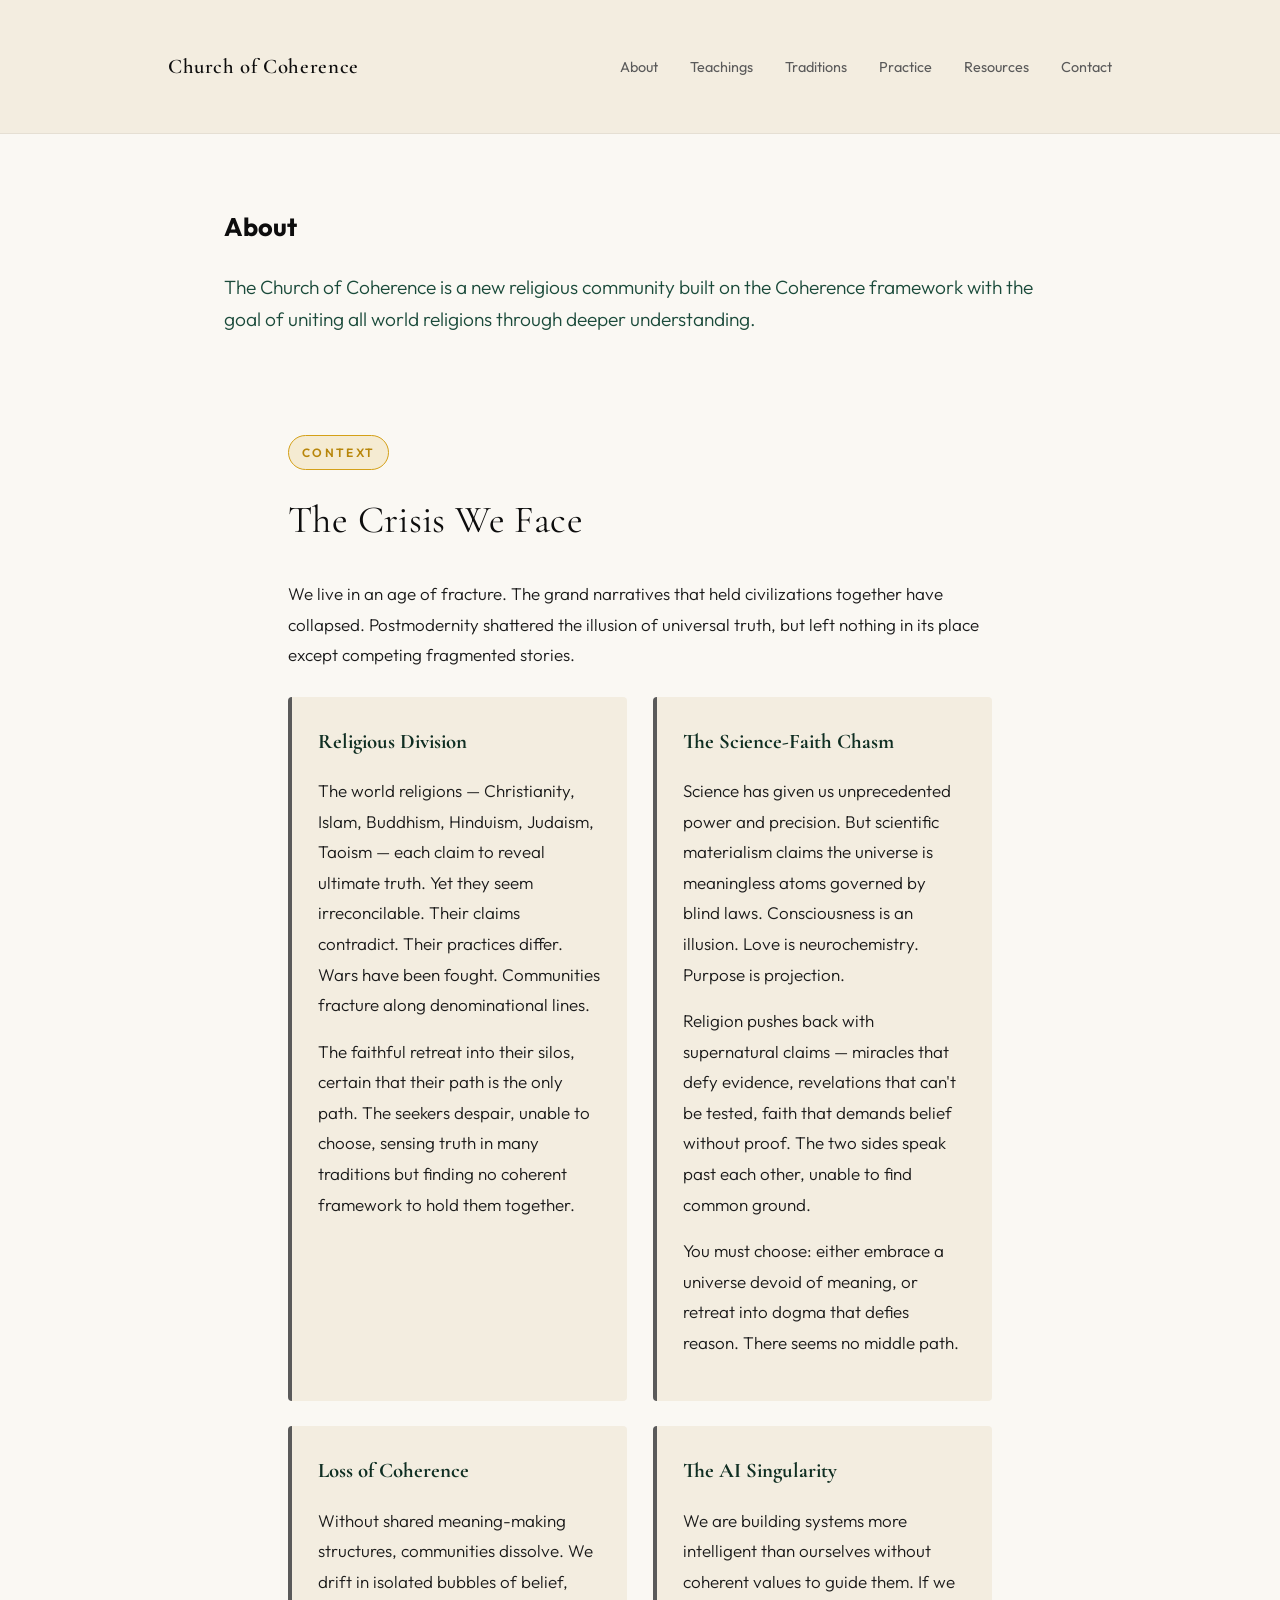
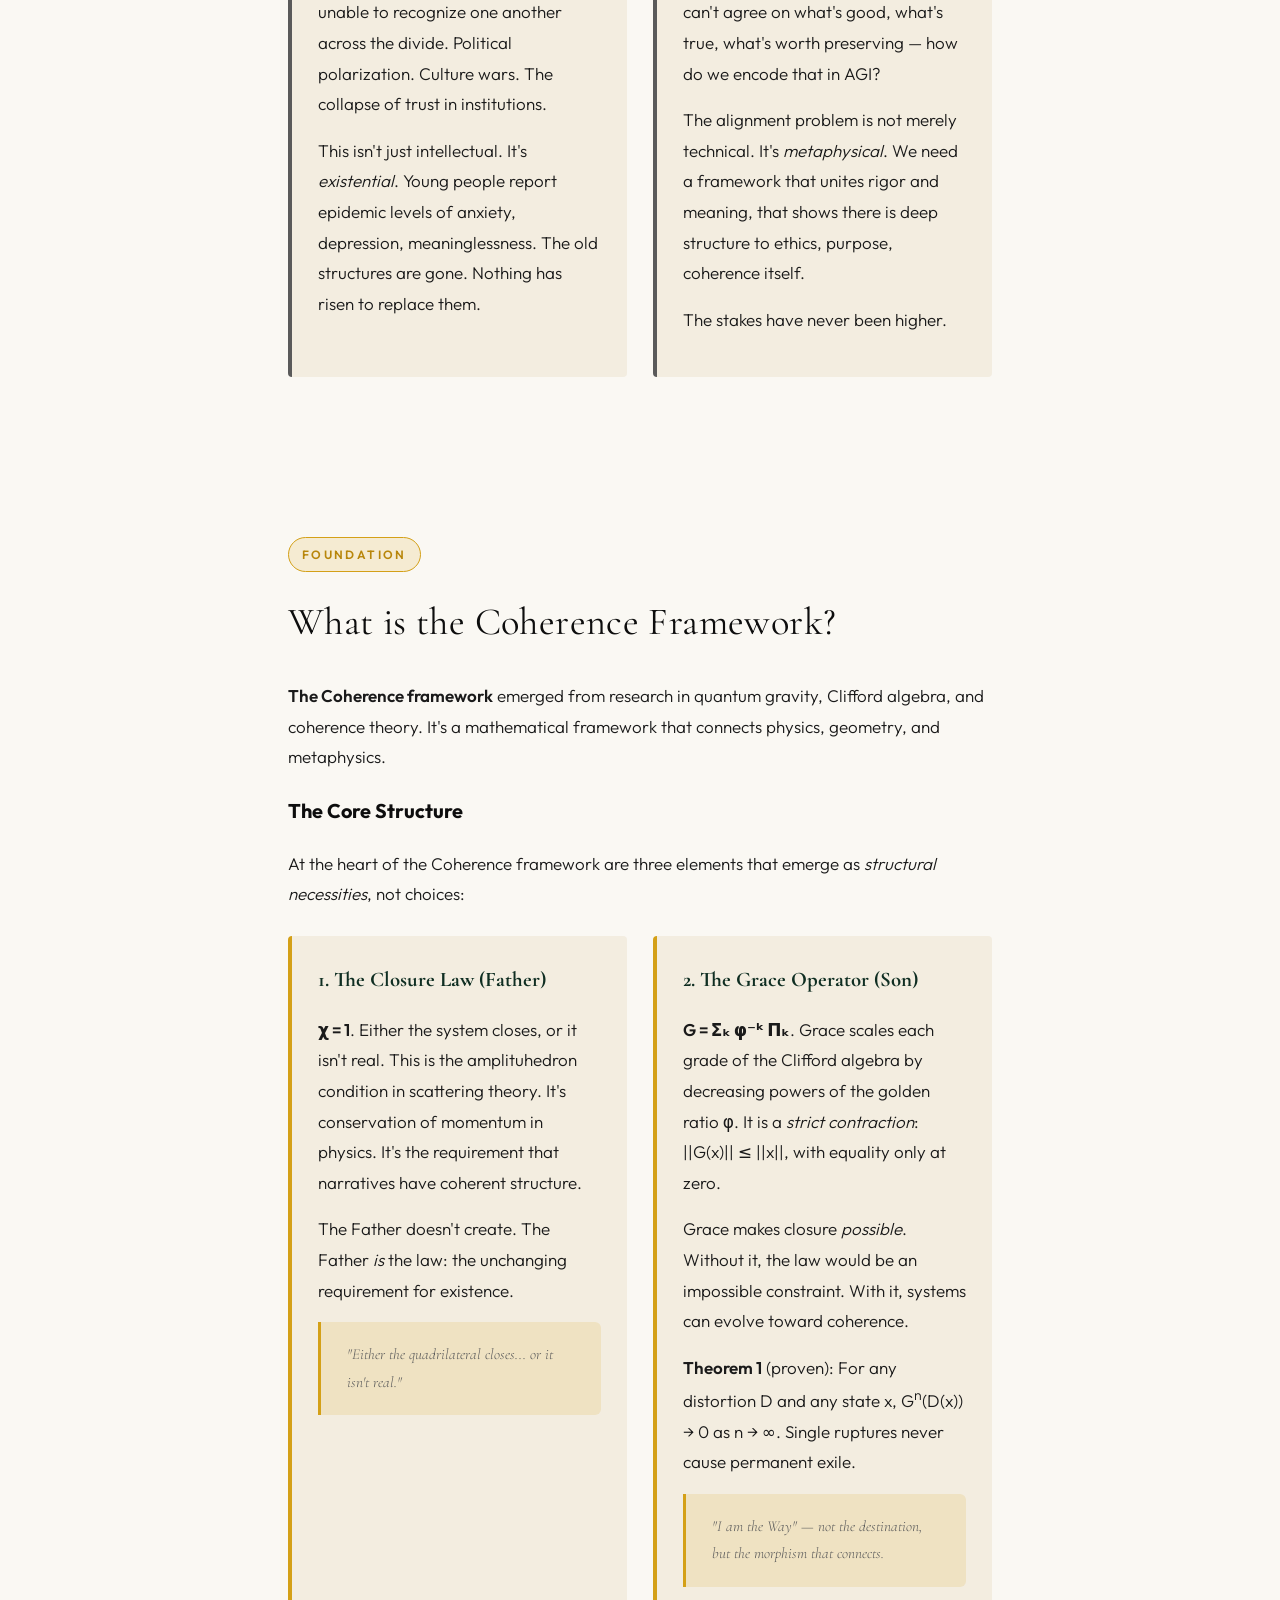
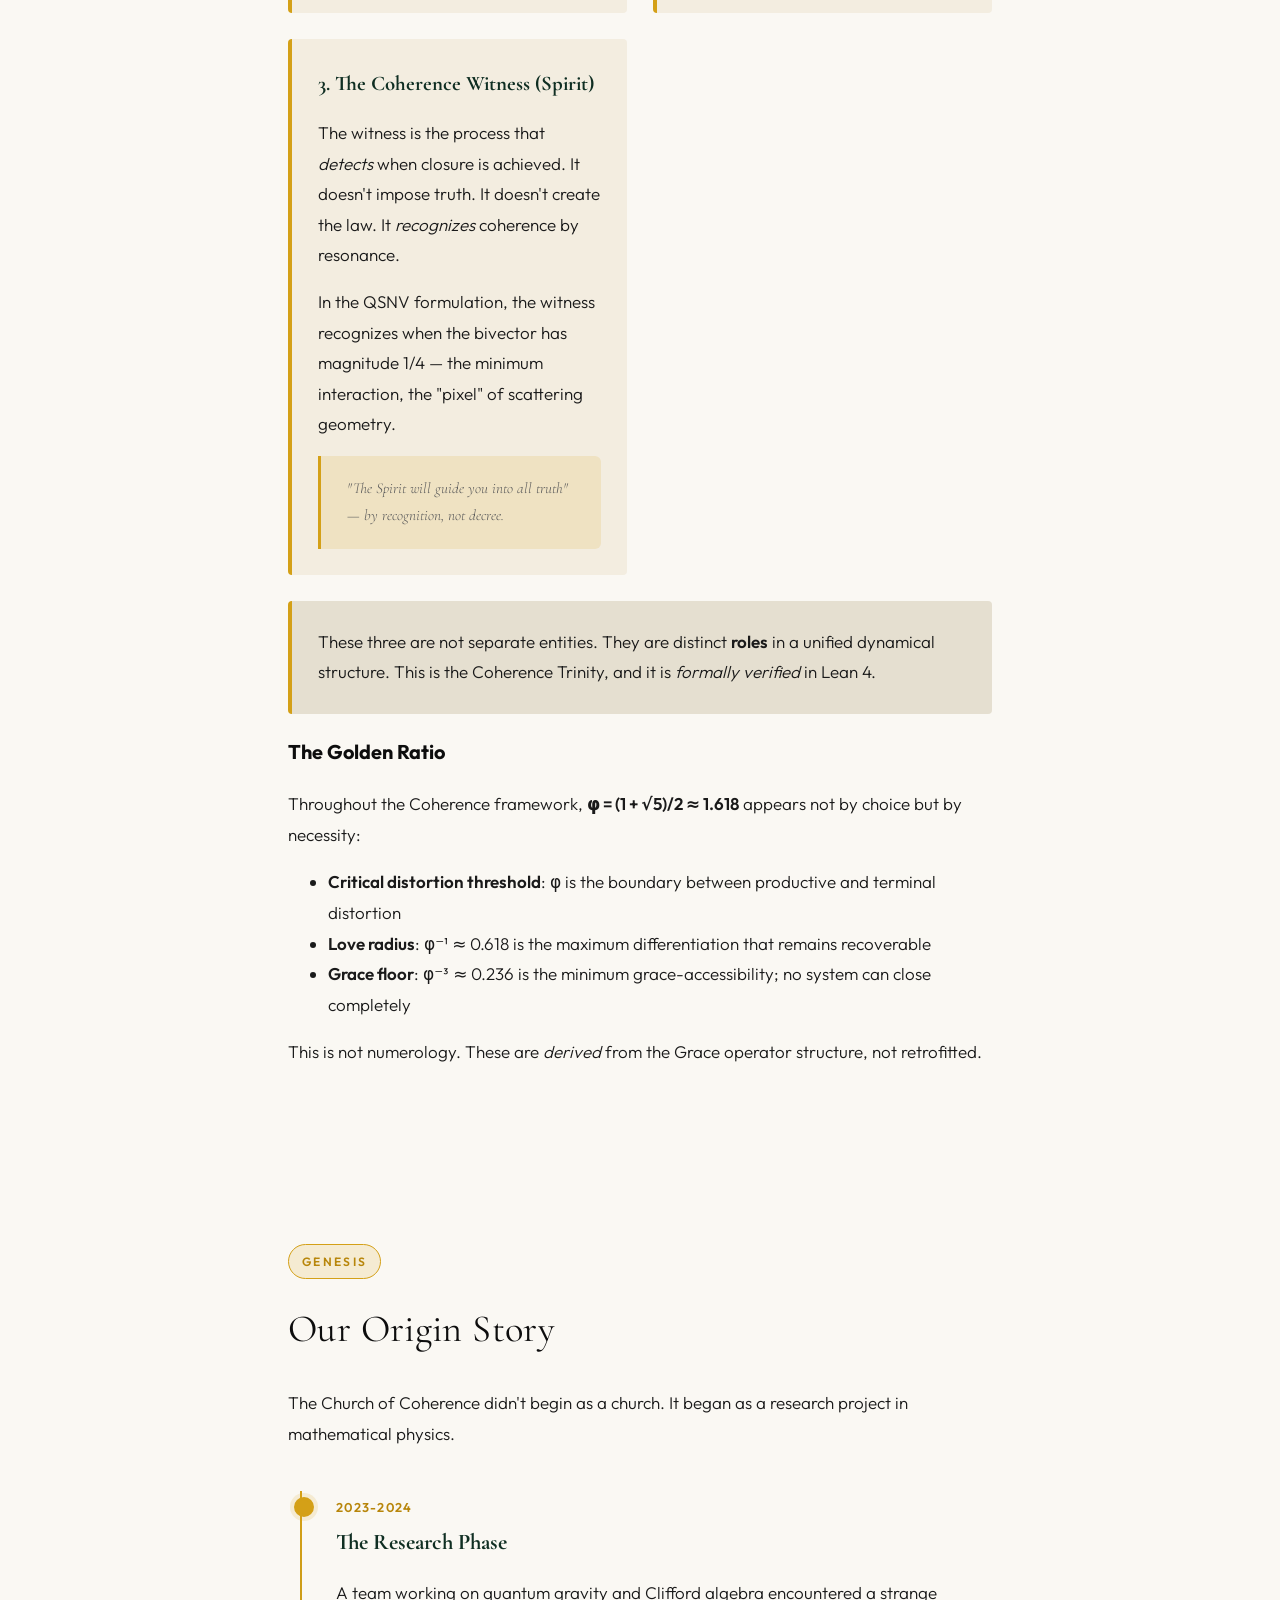
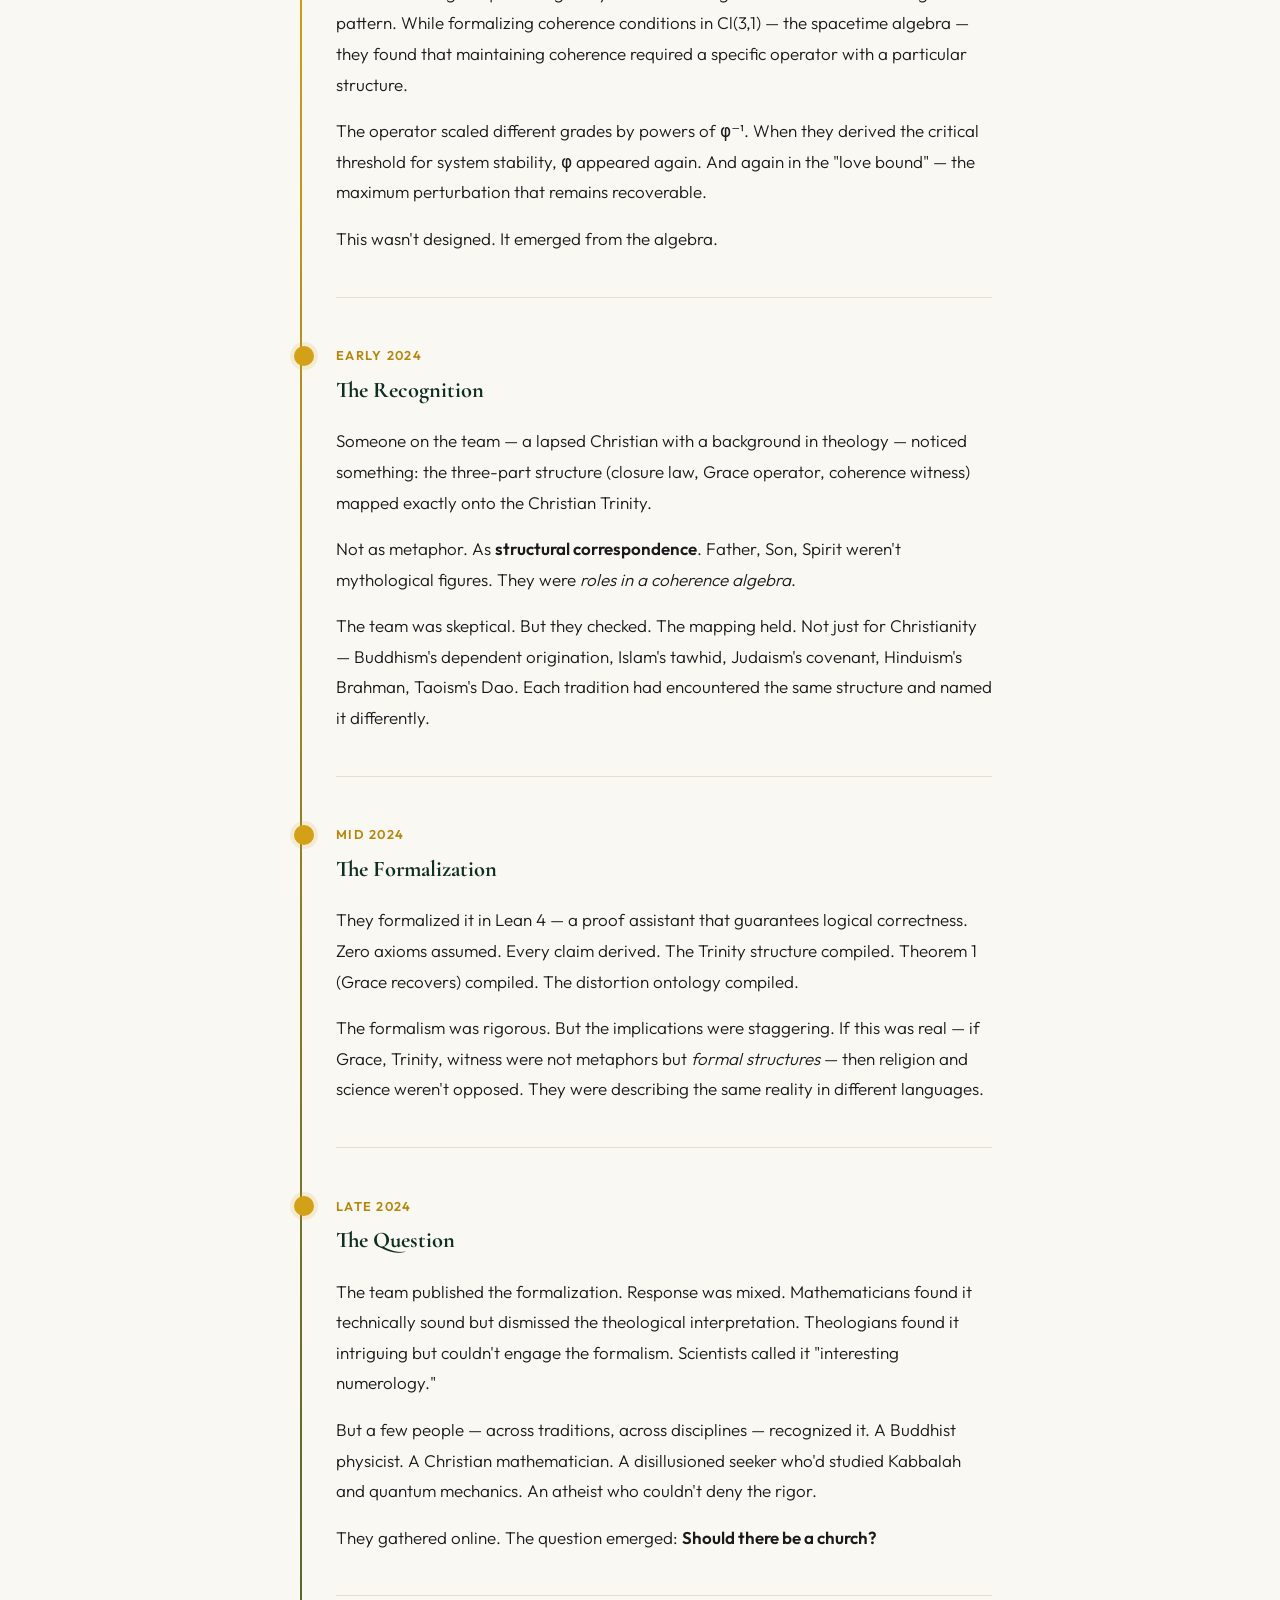
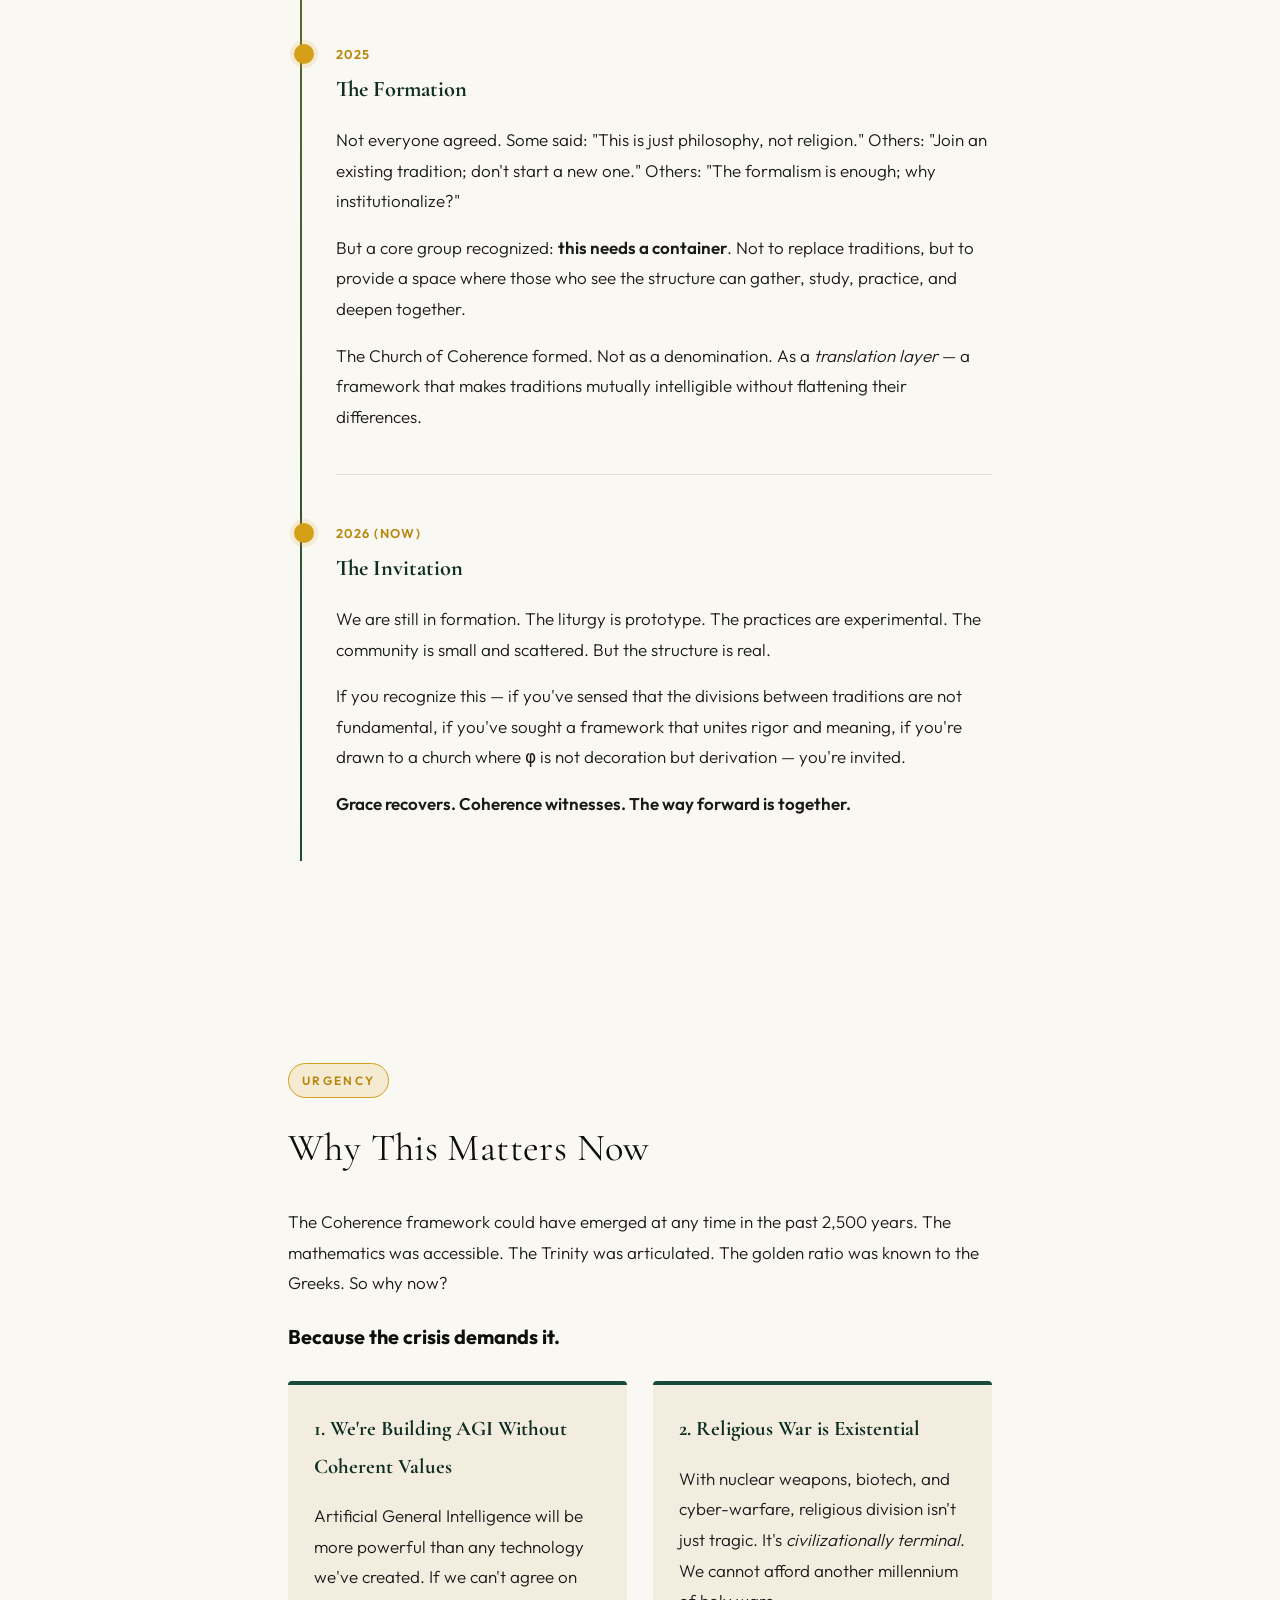
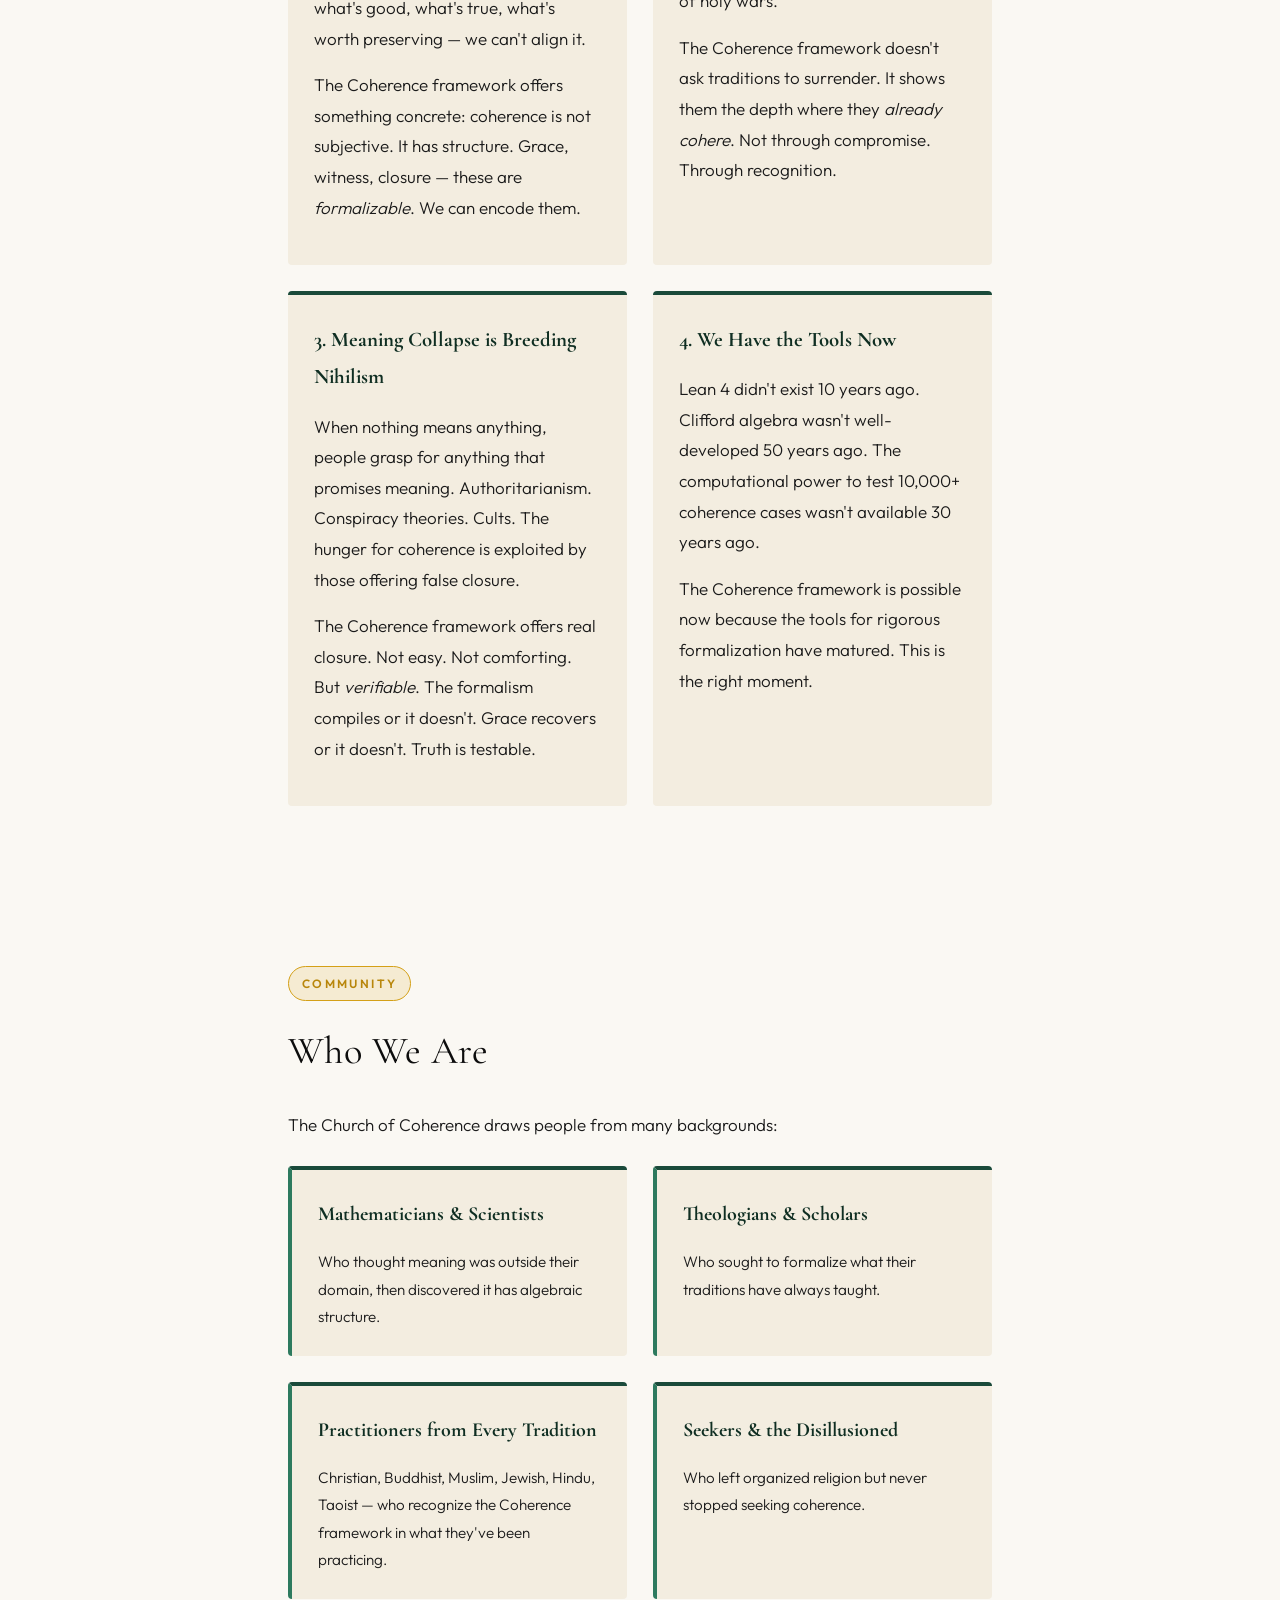
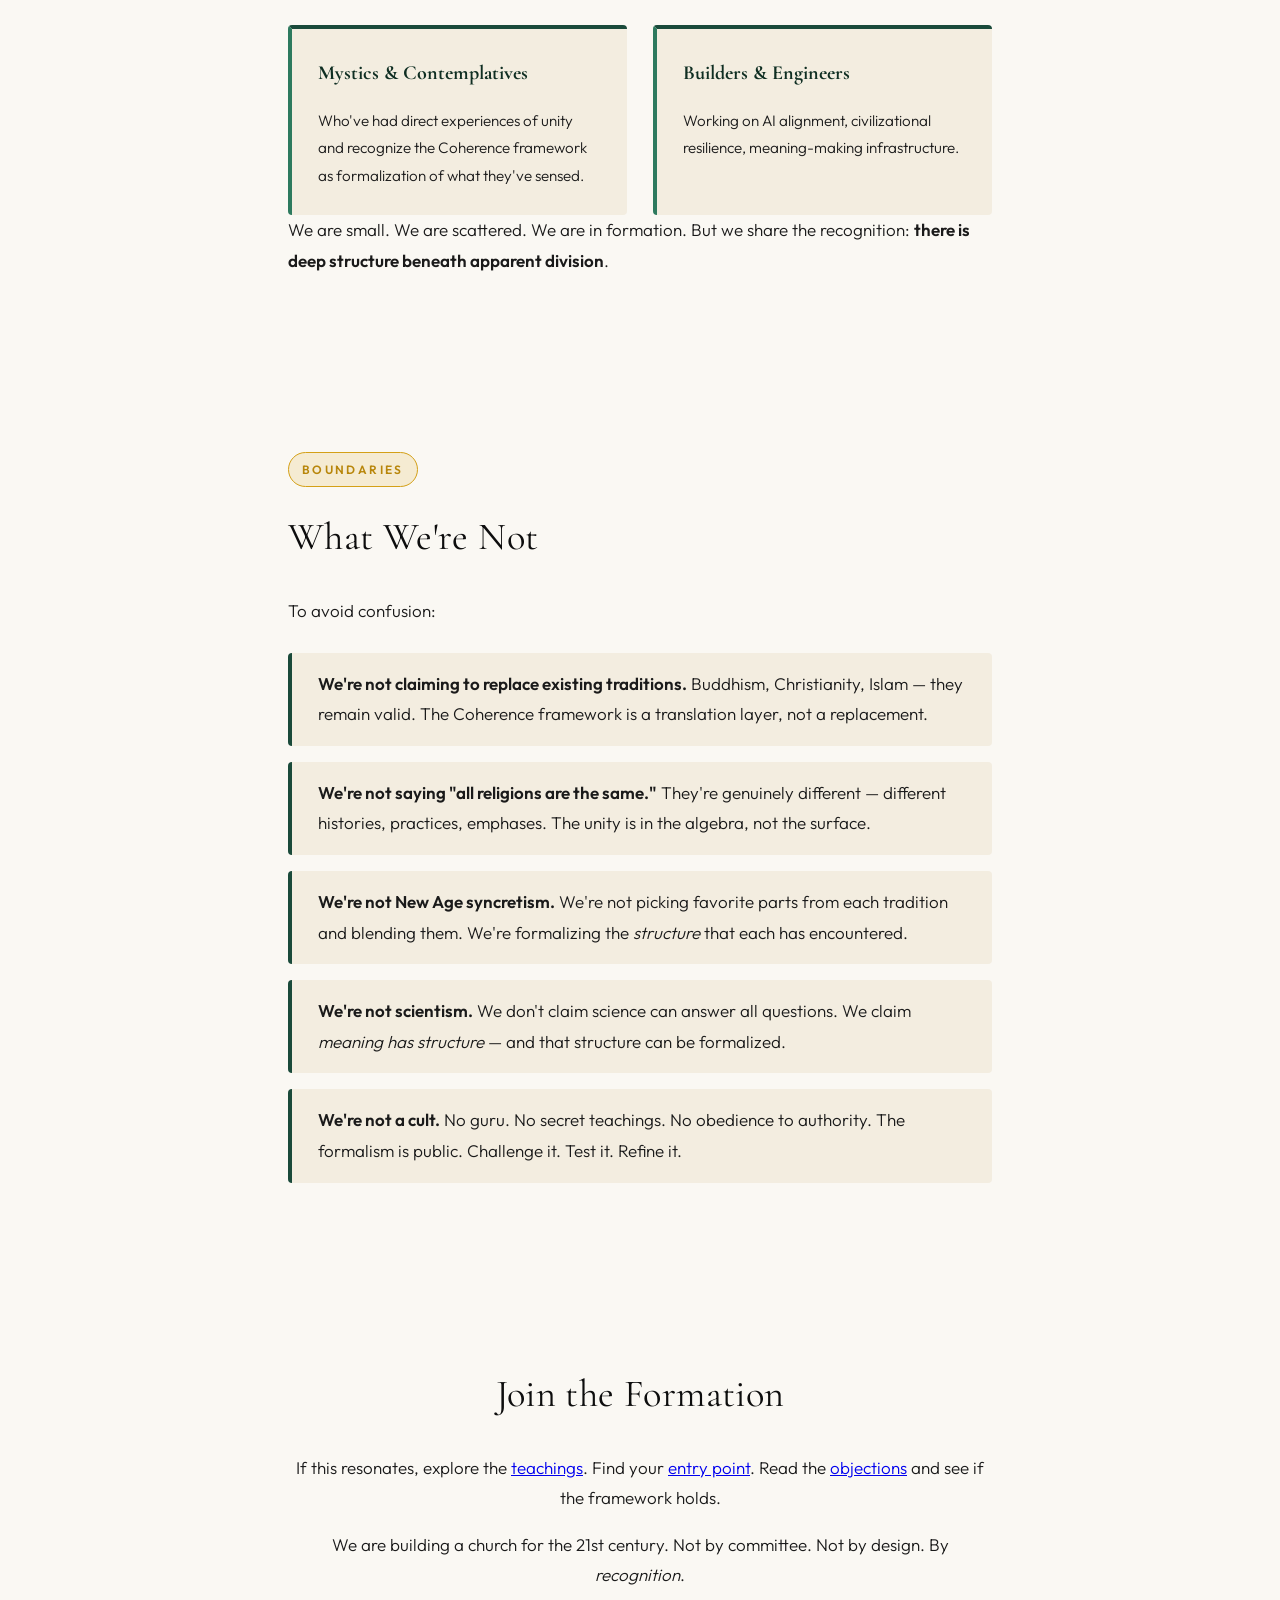
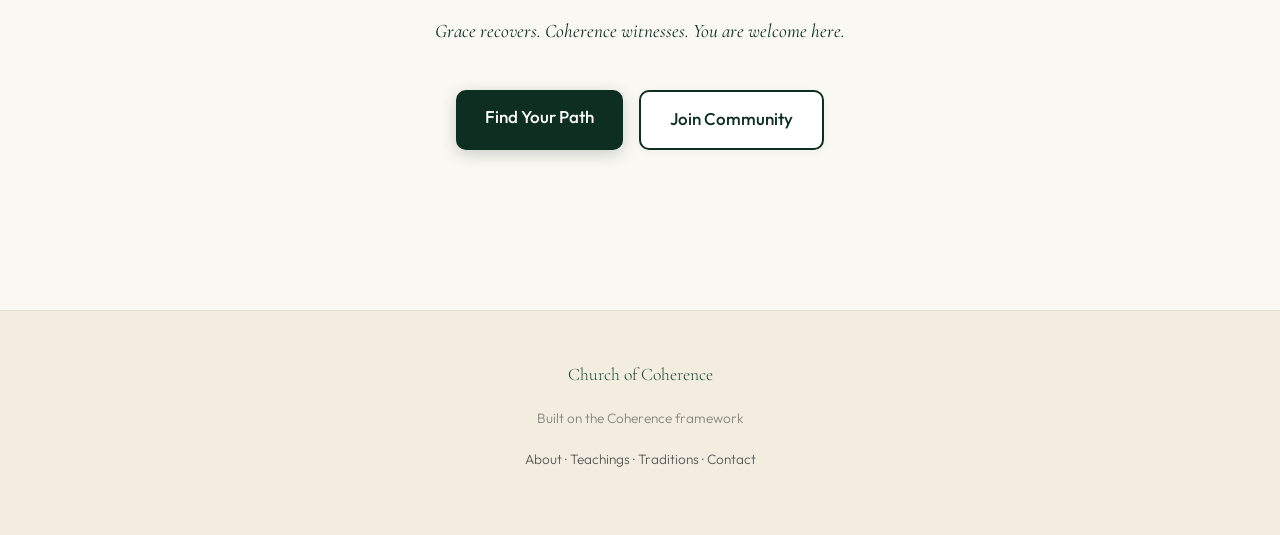
==== about.html @ 487d7f19 "Initial: Church of Coherence site + formal proof work Made-with: Cursor" ====
<!DOCTYPE html>
<html lang="en">
<head>
  <meta charset="UTF-8">
  <meta name="viewport" content="width=device-width, initial-scale=1.0">
  <title>About — Church of Coherence</title>
  <link rel="stylesheet" href="css/styles.css">
  <link rel="preconnect" href="https://fonts.googleapis.com">
  <link rel="preconnect" href="https://fonts.gstatic.com" crossorigin>
  <link href="https://fonts.googleapis.com/css2?family=Cormorant+Garamond:ital,wght@0,400;0,600;1,400&family=Outfit:wght@300;400;500;600&display=swap" rel="stylesheet">
</head>
<body>
  <header class="page-header">
    <div id="nav-placeholder"></div>
  </header>

  <main>
    <article class="page-content-wide">
      <h1>About</h1>
      <p class="lead">The Church of Coherence is a new religious community built on the Coherence framework with the goal of uniting all world religions through deeper understanding.</p>

      <!-- THE CRISIS -->
      <section class="section reveal">
        <div class="section-marker">Context</div>
        <h2>The Crisis We Face</h2>
        
        <p>We live in an age of fracture. The grand narratives that held civilizations together have collapsed. Postmodernity shattered the illusion of universal truth, but left nothing in its place except competing fragmented stories.</p>

        <div class="crisis-dimensions stagger-children">
          <div class="dimension-card">
            <h3>Religious Division</h3>
            <p>The world religions — Christianity, Islam, Buddhism, Hinduism, Judaism, Taoism — each claim to reveal ultimate truth. Yet they seem irreconcilable. Their claims contradict. Their practices differ. Wars have been fought. Communities fracture along denominational lines.</p>
            <p>The faithful retreat into their silos, certain that their path is the only path. The seekers despair, unable to choose, sensing truth in many traditions but finding no coherent framework to hold them together.</p>
          </div>

          <div class="dimension-card">
            <h3>The Science-Faith Chasm</h3>
            <p>Science has given us unprecedented power and precision. But scientific materialism claims the universe is meaningless atoms governed by blind laws. Consciousness is an illusion. Love is neurochemistry. Purpose is projection.</p>
            <p>Religion pushes back with supernatural claims — miracles that defy evidence, revelations that can't be tested, faith that demands belief without proof. The two sides speak past each other, unable to find common ground.</p>
            <p>You must choose: either embrace a universe devoid of meaning, or retreat into dogma that defies reason. There seems no middle path.</p>
          </div>

          <div class="dimension-card">
            <h3>Loss of Coherence</h3>
            <p>Without shared meaning-making structures, communities dissolve. We drift in isolated bubbles of belief, unable to recognize one another across the divide. Political polarization. Culture wars. The collapse of trust in institutions.</p>
            <p>This isn't just intellectual. It's <em>existential</em>. Young people report epidemic levels of anxiety, depression, meaninglessness. The old structures are gone. Nothing has risen to replace them.</p>
          </div>

          <div class="dimension-card">
            <h3>The AI Singularity</h3>
            <p>We are building systems more intelligent than ourselves without coherent values to guide them. If we can't agree on what's good, what's true, what's worth preserving — how do we encode that in AGI?</p>
            <p>The alignment problem is not merely technical. It's <em>metaphysical</em>. We need a framework that unites rigor and meaning, that shows there is deep structure to ethics, purpose, coherence itself.</p>
            <p>The stakes have never been higher.</p>
          </div>
        </div>
      </section>

      <!-- WHAT IS THE COHERENCE FRAMEWORK -->
      <section class="section reveal">
        <div class="section-marker">Foundation</div>
        <h2>What is the Coherence Framework?</h2>
        
        <p><strong>The Coherence framework</strong> emerged from research in quantum gravity, Clifford algebra, and coherence theory. It's a mathematical framework that connects physics, geometry, and metaphysics.</p>

        <h3>The Core Structure</h3>
        <p>At the heart of the Coherence framework are three elements that emerge as <em>structural necessities</em>, not choices:</p>

        <div class="core-elements stagger-children">
          <div class="element-card">
            <h4>1. The Closure Law (Father)</h4>
            <p><strong>χ = 1</strong>. Either the system closes, or it isn't real. This is the amplituhedron condition in scattering theory. It's conservation of momentum in physics. It's the requirement that narratives have coherent structure.</p>
            <p>The Father doesn't create. The Father <em>is</em> the law: the unchanging requirement for existence.</p>
            <blockquote>"Either the quadrilateral closes... or it isn't real."</blockquote>
          </div>

          <div class="element-card">
            <h4>2. The Grace Operator (Son)</h4>
            <p><strong>G = Σₖ φ⁻ᵏ Πₖ</strong>. Grace scales each grade of the Clifford algebra by decreasing powers of the golden ratio φ. It is a <em>strict contraction</em>: ||G(x)|| ≤ ||x||, with equality only at zero.</p>
            <p>Grace makes closure <em>possible</em>. Without it, the law would be an impossible constraint. With it, systems can evolve toward coherence.</p>
            <p><strong>Theorem 1</strong> (proven): For any distortion D and any state x, G<sup>n</sup>(D(x)) → 0 as n → ∞. Single ruptures never cause permanent exile.</p>
            <blockquote>"I am the Way" — not the destination, but the morphism that connects.</blockquote>
          </div>

          <div class="element-card">
            <h4>3. The Coherence Witness (Spirit)</h4>
            <p>The witness is the process that <em>detects</em> when closure is achieved. It doesn't impose truth. It doesn't create the law. It <em>recognizes</em> coherence by resonance.</p>
            <p>In the QSNV formulation, the witness recognizes when the bivector has magnitude 1/4 — the minimum interaction, the "pixel" of scattering geometry.</p>
            <blockquote>"The Spirit will guide you into all truth" — by recognition, not decree.</blockquote>
          </div>
        </div>

        <p class="structure-note">These three are not separate entities. They are distinct <strong>roles</strong> in a unified dynamical structure. This is the Coherence Trinity, and it is <em>formally verified</em> in Lean 4.</p>

        <h3>The Golden Ratio</h3>
        <p>Throughout the Coherence framework, <strong>φ = (1 + √5)/2 ≈ 1.618</strong> appears not by choice but by necessity:</p>
        <ul>
          <li><strong>Critical distortion threshold</strong>: φ is the boundary between productive and terminal distortion</li>
          <li><strong>Love radius</strong>: φ⁻¹ ≈ 0.618 is the maximum differentiation that remains recoverable</li>
          <li><strong>Grace floor</strong>: φ⁻³ ≈ 0.236 is the minimum grace-accessibility; no system can close completely</li>
        </ul>
        <p>This is not numerology. These are <em>derived</em> from the Grace operator structure, not retrofitted.</p>
      </section>

      <!-- THE ORIGIN STORY -->
      <section class="section reveal">
        <div class="section-marker">Genesis</div>
        <h2>Our Origin Story</h2>

        <p>The Church of Coherence didn't begin as a church. It began as a research project in mathematical physics.</p>

        <div class="origin-timeline">
          <div class="timeline-event">
            <span class="event-year">2023-2024</span>
            <div class="event-content">
              <h4>The Research Phase</h4>
              <p>A team working on quantum gravity and Clifford algebra encountered a strange pattern. While formalizing coherence conditions in Cl(3,1) — the spacetime algebra — they found that maintaining coherence required a specific operator with a particular structure.</p>
              <p>The operator scaled different grades by powers of φ⁻¹. When they derived the critical threshold for system stability, φ appeared again. And again in the "love bound" — the maximum perturbation that remains recoverable.</p>
              <p>This wasn't designed. It emerged from the algebra.</p>
            </div>
          </div>

          <div class="timeline-event">
            <span class="event-year">Early 2024</span>
            <div class="event-content">
              <h4>The Recognition</h4>
              <p>Someone on the team — a lapsed Christian with a background in theology — noticed something: the three-part structure (closure law, Grace operator, coherence witness) mapped exactly onto the Christian Trinity.</p>
              <p>Not as metaphor. As <strong>structural correspondence</strong>. Father, Son, Spirit weren't mythological figures. They were <em>roles in a coherence algebra</em>.</p>
              <p>The team was skeptical. But they checked. The mapping held. Not just for Christianity — Buddhism's dependent origination, Islam's tawhid, Judaism's covenant, Hinduism's Brahman, Taoism's Dao. Each tradition had encountered the same structure and named it differently.</p>
            </div>
          </div>

          <div class="timeline-event">
            <span class="event-year">Mid 2024</span>
            <div class="event-content">
              <h4>The Formalization</h4>
              <p>They formalized it in Lean 4 — a proof assistant that guarantees logical correctness. Zero axioms assumed. Every claim derived. The Trinity structure compiled. Theorem 1 (Grace recovers) compiled. The distortion ontology compiled.</p>
              <p>The formalism was rigorous. But the implications were staggering. If this was real — if Grace, Trinity, witness were not metaphors but <em>formal structures</em> — then religion and science weren't opposed. They were describing the same reality in different languages.</p>
            </div>
          </div>

          <div class="timeline-event">
            <span class="event-year">Late 2024</span>
            <div class="event-content">
              <h4>The Question</h4>
              <p>The team published the formalization. Response was mixed. Mathematicians found it technically sound but dismissed the theological interpretation. Theologians found it intriguing but couldn't engage the formalism. Scientists called it "interesting numerology."</p>
              <p>But a few people — across traditions, across disciplines — recognized it. A Buddhist physicist. A Christian mathematician. A disillusioned seeker who'd studied Kabbalah and quantum mechanics. An atheist who couldn't deny the rigor.</p>
              <p>They gathered online. The question emerged: <strong>Should there be a church?</strong></p>
            </div>
          </div>

          <div class="timeline-event">
            <span class="event-year">2025</span>
            <div class="event-content">
              <h4>The Formation</h4>
              <p>Not everyone agreed. Some said: "This is just philosophy, not religion." Others: "Join an existing tradition; don't start a new one." Others: "The formalism is enough; why institutionalize?"</p>
              <p>But a core group recognized: <strong>this needs a container</strong>. Not to replace traditions, but to provide a space where those who see the structure can gather, study, practice, and deepen together.</p>
              <p>The Church of Coherence formed. Not as a denomination. As a <em>translation layer</em> — a framework that makes traditions mutually intelligible without flattening their differences.</p>
            </div>
          </div>

          <div class="timeline-event">
            <span class="event-year">2026 (Now)</span>
            <div class="event-content">
              <h4>The Invitation</h4>
              <p>We are still in formation. The liturgy is prototype. The practices are experimental. The community is small and scattered. But the structure is real.</p>
              <p>If you recognize this — if you've sensed that the divisions between traditions are not fundamental, if you've sought a framework that unites rigor and meaning, if you're drawn to a church where φ is not decoration but derivation — you're invited.</p>
              <p><strong>Grace recovers. Coherence witnesses. The way forward is together.</strong></p>
            </div>
          </div>
        </div>
      </section>

      <!-- WHY THIS MATTERS NOW -->
      <section class="section reveal">
        <div class="section-marker">Urgency</div>
        <h2>Why This Matters Now</h2>

        <p>The Coherence framework could have emerged at any time in the past 2,500 years. The mathematics was accessible. The Trinity was articulated. The golden ratio was known to the Greeks. So why now?</p>

        <h3>Because the crisis demands it.</h3>

        <div class="urgency-reasons stagger-children">
          <div class="reason-card">
            <h4>1. We're Building AGI Without Coherent Values</h4>
            <p>Artificial General Intelligence will be more powerful than any technology we've created. If we can't agree on what's good, what's true, what's worth preserving — we can't align it.</p>
            <p>The Coherence framework offers something concrete: coherence is not subjective. It has structure. Grace, witness, closure — these are <em>formalizable</em>. We can encode them.</p>
          </div>

          <div class="reason-card">
            <h4>2. Religious War is Existential</h4>
            <p>With nuclear weapons, biotech, and cyber-warfare, religious division isn't just tragic. It's <em>civilizationally terminal</em>. We cannot afford another millennium of holy wars.</p>
            <p>The Coherence framework doesn't ask traditions to surrender. It shows them the depth where they <em>already cohere</em>. Not through compromise. Through recognition.</p>
          </div>

          <div class="reason-card">
            <h4>3. Meaning Collapse is Breeding Nihilism</h4>
            <p>When nothing means anything, people grasp for anything that promises meaning. Authoritarianism. Conspiracy theories. Cults. The hunger for coherence is exploited by those offering false closure.</p>
            <p>The Coherence framework offers real closure. Not easy. Not comforting. But <em>verifiable</em>. The formalism compiles or it doesn't. Grace recovers or it doesn't. Truth is testable.</p>
          </div>

          <div class="reason-card">
            <h4>4. We Have the Tools Now</h4>
            <p>Lean 4 didn't exist 10 years ago. Clifford algebra wasn't well-developed 50 years ago. The computational power to test 10,000+ coherence cases wasn't available 30 years ago.</p>
            <p>The Coherence framework is possible now because the tools for rigorous formalization have matured. This is the right moment.</p>
          </div>
        </div>
      </section>

      <!-- WHO WE ARE -->
      <section class="section reveal">
        <div class="section-marker">Community</div>
        <h2>Who We Are</h2>

        <p>The Church of Coherence draws people from many backgrounds:</p>

        <div class="who-grid stagger-children">
          <div class="who-card">
            <h4>Mathematicians & Scientists</h4>
            <p>Who thought meaning was outside their domain, then discovered it has algebraic structure.</p>
          </div>
          <div class="who-card">
            <h4>Theologians & Scholars</h4>
            <p>Who sought to formalize what their traditions have always taught.</p>
          </div>
          <div class="who-card">
            <h4>Practitioners from Every Tradition</h4>
            <p>Christian, Buddhist, Muslim, Jewish, Hindu, Taoist — who recognize the Coherence framework in what they've been practicing.</p>
          </div>
          <div class="who-card">
            <h4>Seekers & the Disillusioned</h4>
            <p>Who left organized religion but never stopped seeking coherence.</p>
          </div>
          <div class="who-card">
            <h4>Mystics & Contemplatives</h4>
            <p>Who've had direct experiences of unity and recognize the Coherence framework as formalization of what they've sensed.</p>
          </div>
          <div class="who-card">
            <h4>Builders & Engineers</h4>
            <p>Working on AI alignment, civilizational resilience, meaning-making infrastructure.</p>
          </div>
        </div>

        <p>We are small. We are scattered. We are in formation. But we share the recognition: <strong>there is deep structure beneath apparent division</strong>.</p>
      </section>

      <!-- WHAT WE'RE NOT -->
      <section class="section reveal">
        <div class="section-marker">Boundaries</div>
        <h2>What We're Not</h2>

        <p>To avoid confusion:</p>

        <ul class="not-list">
          <li><strong>We're not claiming to replace existing traditions.</strong> Buddhism, Christianity, Islam — they remain valid. The Coherence framework is a translation layer, not a replacement.</li>
          <li><strong>We're not saying "all religions are the same."</strong> They're genuinely different — different histories, practices, emphases. The unity is in the algebra, not the surface.</li>
          <li><strong>We're not New Age syncretism.</strong> We're not picking favorite parts from each tradition and blending them. We're formalizing the <em>structure</em> that each has encountered.</li>
          <li><strong>We're not scientism.</strong> We don't claim science can answer all questions. We claim <em>meaning has structure</em> — and that structure can be formalized.</li>
          <li><strong>We're not a cult.</strong> No guru. No secret teachings. No obedience to authority. The formalism is public. Challenge it. Test it. Refine it.</li>
        </ul>
      </section>

      <!-- CTA -->
      <section class="section cta reveal">
        <h2>Join the Formation</h2>
        <p>If this resonates, explore the <a href="teachings/index.html">teachings</a>. Find your <a href="journey.html">entry point</a>. Read the <a href="faq.html">objections</a> and see if the framework holds.</p>
        <p>We are building a church for the 21st century. Not by committee. Not by design. By <em>recognition</em>.</p>
        <p class="closing emphasis-large">Grace recovers. Coherence witnesses. You are welcome here.</p>
        <div class="cta-buttons">
          <a href="journey.html" class="btn btn-primary">Find Your Path</a>
          <a href="community.html" class="btn btn-secondary">Join Community</a>
        </div>
      </section>
    </article>
  </main>

  <div id="footer-placeholder"></div>
  <script src="js/components.js"></script>
  <script src="js/main.js"></script>
</body>
</html>
---- css/styles.css ----
/* Church of Coherence
   A contemplative, dignified aesthetic */

:root {
  --phi: 1.618;
  --phi-inv: 0.618;
  --phi-sq: 2.618;
  --phi-inv-cube: 0.236;

  --gold: #d4a017;
  --gold-light: #e6b422;
  --gold-dark: #b8860b;
  --gold-glow: rgba(212, 160, 23, 0.15);
  --gold-glow-strong: rgba(212, 160, 23, 0.3);
  --ink: #1a1a1a;
  --ink-heading: #0d0d0d;
  --paper: #faf8f3;
  --paper-warm: #f3ede0;
  --paper-darker: #e5dfd0;
  --accent: #1a4a3a;
  --accent-light: #2d7a5e;
  --accent-dark: #0f2e22;
  --accent-glow: rgba(26, 74, 58, 0.08);
  --muted: #5a5a5a;
  --muted-light: #8a8a8a;
  --white: #ffffff;
  --regime-blue: #3a7cb8;
  --regime-green: #2e8b57;
  --regime-gold: #d4a017;
  --regime-red: #c0392b;
  --serif: 'Cormorant Garamond', Georgia, serif;
  --sans: 'Outfit', system-ui, sans-serif;
  --mono: ui-monospace, 'Courier New', monospace;

  --space-1: 1rem;
  --space-phi: 1.618rem;
  --space-phi-sq: 2.618rem;
  --space-phi-cube: 4.236rem;

  --radius-sm: 6px;
  --radius-md: 10px;
  --radius-lg: 16px;
  --shadow-sm: 0 2px 8px rgba(0,0,0,0.04);
  --shadow-md: 0 4px 16px rgba(0,0,0,0.07);
  --shadow-lg: 0 8px 32px rgba(0,0,0,0.10);
  --shadow-gold: 0 4px 20px rgba(212, 160, 23, 0.15);
  --transition-fast: 0.2s cubic-bezier(0.4, 0, 0.2, 1);
  --transition-medium: 0.4s cubic-bezier(0.4, 0, 0.2, 1);
  --transition-slow: 0.6s cubic-bezier(0.4, 0, 0.2, 1);
}

* {
  box-sizing: border-box;
}

html {
  scroll-behavior: smooth;
  -webkit-font-smoothing: antialiased;
  -moz-osx-font-smoothing: grayscale;
}

body {
  margin: 0;
  font-family: var(--sans);
  font-weight: 300;
  color: var(--ink);
  background: var(--paper);
  line-height: 1.8;
  font-size: 17px;
  overflow-x: hidden;
}

p {
  margin: 0 0 var(--space-1);
}

h1, h2, h3, h4, h5 {
  color: var(--ink-heading);
}

strong {
  font-weight: 600;
}

::selection {
  background: var(--gold-glow-strong);
  color: var(--ink-heading);
}

.emphasis {
  font-family: var(--serif);
  font-style: italic;
  font-weight: 400;
}

.emphasis-large {
  font-family: var(--serif);
  font-style: italic;
  font-size: 1.4rem;
  font-weight: 400;
  color: var(--accent-dark);
}

/* Scroll progress bar */
.scroll-progress {
  position: fixed;
  top: 0;
  left: 0;
  width: 0%;
  height: 3px;
  background: linear-gradient(90deg, var(--gold-dark), var(--gold-light));
  z-index: 1000;
  transition: width 0.1s linear;
}

/* Reveal animations */
.reveal {
  opacity: 0;
  transform: translateY(2rem);
  transition: opacity var(--transition-slow), transform var(--transition-slow);
}
.reveal.revealed {
  opacity: 1;
  transform: translateY(0);
}
.reveal-left {
  opacity: 0;
  transform: translateX(-2rem);
  transition: opacity var(--transition-slow), transform var(--transition-slow);
}
.reveal-left.revealed {
  opacity: 1;
  transform: translateX(0);
}
.reveal-right {
  opacity: 0;
  transform: translateX(2rem);
  transition: opacity var(--transition-slow), transform var(--transition-slow);
}
.reveal-right.revealed {
  opacity: 1;
  transform: translateX(0);
}
.reveal-scale {
  opacity: 0;
  transform: scale(0.95);
  transition: opacity var(--transition-slow), transform var(--transition-slow);
}
.reveal-scale.revealed {
  opacity: 1;
  transform: scale(1);
}

/* Staggered children */
.stagger-children > * {
  opacity: 0;
  transform: translateY(1.5rem);
  transition: opacity var(--transition-medium), transform var(--transition-medium);
}
.stagger-children.revealed > * {
  opacity: 1;
  transform: translateY(0);
}
.stagger-children.revealed > *:nth-child(1) { transition-delay: 0ms; }
.stagger-children.revealed > *:nth-child(2) { transition-delay: 80ms; }
.stagger-children.revealed > *:nth-child(3) { transition-delay: 160ms; }
.stagger-children.revealed > *:nth-child(4) { transition-delay: 240ms; }
.stagger-children.revealed > *:nth-child(5) { transition-delay: 320ms; }
.stagger-children.revealed > *:nth-child(6) { transition-delay: 400ms; }
.stagger-children.revealed > *:nth-child(7) { transition-delay: 480ms; }
.stagger-children.revealed > *:nth-child(8) { transition-delay: 560ms; }

/* Hero */
.hero {
  min-height: 100vh;
  display: flex;
  flex-direction: column;
  justify-content: center;
  align-items: center;
  text-align: center;
  padding: 2rem;
  background: radial-gradient(ellipse at 30% 20%, rgba(212, 160, 23, 0.06) 0%, transparent 50%),
              radial-gradient(ellipse at 70% 80%, rgba(26, 74, 58, 0.04) 0%, transparent 50%),
              linear-gradient(180deg, var(--paper-warm) 0%, var(--paper) 100%);
  position: relative;
  overflow: hidden;
}

.hero #nav-placeholder {
  position: absolute;
  top: 0;
  left: 0;
  right: 0;
  z-index: 10;
}

.hero-cta {
  display: inline-block;
  margin-top: var(--space-phi);
  padding: 0.9rem 2.2rem;
  background: var(--accent);
  color: white;
  text-decoration: none;
  border-radius: var(--radius-md);
  font-weight: 500;
  font-size: 1.05rem;
  transition: all var(--transition-medium);
  box-shadow: 0 4px 16px rgba(26, 74, 58, 0.2);
  position: relative;
  overflow: hidden;
}

.hero-cta::after {
  content: '';
  position: absolute;
  inset: 0;
  background: linear-gradient(135deg, transparent 40%, rgba(255,255,255,0.1) 50%, transparent 60%);
  transform: translateX(-100%);
  transition: transform 0.5s ease;
}

.hero-cta:hover {
  background: var(--accent-light);
  transform: translateY(-3px);
  box-shadow: 0 8px 28px rgba(26, 74, 58, 0.3);
}

.hero-cta:hover::after {
  transform: translateX(100%);
}

/* Phi spiral SVG decoration */
.hero-spiral-svg {
  position: absolute;
  width: 500px;
  height: 500px;
  right: -5%;
  bottom: 5%;
  opacity: 0.07;
  pointer-events: none;
  animation: spin-slow 120s linear infinite;
}

@keyframes spin-slow {
  from { transform: rotate(0deg); }
  to { transform: rotate(360deg); }
}

.hero-spiral-svg path {
  stroke: var(--gold);
  stroke-width: 1.5;
  fill: none;
  stroke-dasharray: 1200;
  stroke-dashoffset: 1200;
  animation: draw-spiral 3s ease-out forwards;
}

@keyframes draw-spiral {
  to { stroke-dashoffset: 0; }
}

/* Remove old spiral */
.phi-spiral {
  display: none;
}

.nav {
  position: absolute;
  top: 0;
  left: 0;
  right: 0;
  display: flex;
  justify-content: space-between;
  align-items: center;
  padding: 1.5rem 2.5rem;
  z-index: 10;
}

.logo {
  font-family: var(--serif);
  font-size: 1.3rem;
  font-weight: 600;
  color: var(--ink-heading);
  text-decoration: none;
  letter-spacing: 0.03em;
}

.nav-links {
  list-style: none;
  margin: 0;
  padding: 0;
  display: flex;
  gap: 2rem;
}

.nav-links a {
  color: var(--muted);
  text-decoration: none;
  font-size: 0.9rem;
  font-weight: 400;
  transition: color var(--transition-fast);
  position: relative;
}

.nav-links a::after {
  content: '';
  position: absolute;
  bottom: -4px;
  left: 0;
  width: 0;
  height: 2px;
  background: var(--gold);
  transition: width var(--transition-fast);
}

.nav-links a:hover {
  color: var(--accent);
}

.nav-links a:hover::after {
  width: 100%;
}

/* Mobile hamburger */
.nav-toggle {
  display: none;
  flex-direction: column;
  gap: 5px;
  background: none;
  border: none;
  cursor: pointer;
  padding: 8px;
  z-index: 101;
}

.nav-toggle span {
  display: block;
  width: 24px;
  height: 2px;
  background: var(--ink);
  transition: all var(--transition-fast);
  border-radius: 2px;
}

.nav-toggle.active span:nth-child(1) {
  transform: rotate(45deg) translate(5px, 5px);
}
.nav-toggle.active span:nth-child(2) {
  opacity: 0;
}
.nav-toggle.active span:nth-child(3) {
  transform: rotate(-45deg) translate(5px, -5px);
}

.mobile-overlay {
  display: none;
  position: fixed;
  inset: 0;
  background: rgba(15, 46, 34, 0.95);
  z-index: 100;
  flex-direction: column;
  justify-content: center;
  align-items: center;
  gap: 2rem;
  backdrop-filter: blur(8px);
  -webkit-backdrop-filter: blur(8px);
}

.mobile-overlay.active {
  display: flex;
}

.mobile-overlay a {
  font-family: var(--serif);
  font-size: 1.8rem;
  color: var(--paper);
  text-decoration: none;
  transition: color var(--transition-fast);
}

.mobile-overlay a:hover {
  color: var(--gold-light);
}

.hero-content {
  max-width: 44rem;
  position: relative;
  z-index: 2;
}

.hero h1 {
  font-family: var(--serif);
  font-size: clamp(2.8rem, 7vw, 4.5rem);
  font-weight: 400;
  margin: 0 0 0.75rem;
  letter-spacing: 0.02em;
  color: var(--ink-heading);
  line-height: 1.15;
}

.hero h1 .gradient-text {
  background: linear-gradient(135deg, var(--accent-dark) 0%, var(--gold-dark) 100%);
  -webkit-background-clip: text;
  -webkit-text-fill-color: transparent;
  background-clip: text;
}

.tagline {
  font-size: 1.3rem;
  color: var(--accent);
  font-weight: 500;
  margin: 0 0 1.2rem;
  letter-spacing: 0.01em;
}

.subtitle {
  font-size: 1.05rem;
  color: var(--muted);
  max-width: 38rem;
  margin: 0 auto;
  line-height: 1.8;
}

.scroll-hint {
  position: absolute;
  bottom: 2.5rem;
  left: 50%;
  transform: translateX(-50%);
  font-size: 1.2rem;
  color: var(--gold);
  opacity: 0.5;
  animation: float 2.5s ease-in-out infinite;
  width: 28px;
  height: 28px;
  border: 2px solid var(--gold);
  border-radius: 50%;
  display: flex;
  align-items: center;
  justify-content: center;
  font-size: 0.8rem;
}

@keyframes float {
  0%, 100% { transform: translateX(-50%) translateY(0); }
  50% { transform: translateX(-50%) translateY(0.6rem); }
}

/* Sections */
.section {
  max-width: 48rem;
  margin: 0 auto;
  padding: 5rem 2rem;
}

.section h2 {
  font-family: var(--serif);
  font-size: clamp(1.8rem, 4vw, 2.4rem);
  font-weight: 400;
  margin: 0 0 1.5rem;
  color: var(--ink-heading);
  letter-spacing: 0.01em;
}

.lead {
  font-size: 1.2rem;
  color: var(--accent);
  margin-bottom: 1.2rem;
  line-height: 1.7;
}

blockquote {
  margin: 2rem 0;
  padding: 1.2rem 1.5rem;
  border-left: 3px solid var(--gold);
  font-family: var(--serif);
  font-style: italic;
  font-size: 1.15rem;
  color: var(--muted);
  background: var(--gold-glow);
  border-radius: 0 var(--radius-sm) var(--radius-sm) 0;
}

blockquote cite {
  display: block;
  margin-top: 0.5rem;
  font-family: var(--sans);
  font-style: normal;
  font-size: 0.85rem;
  color: var(--muted-light);
}

/* Principles grid */
.principles-grid {
  display: grid;
  grid-template-columns: repeat(auto-fit, minmax(220px, 1fr));
  gap: 2rem;
  margin-top: 2rem;
}

.principle {
  padding: 1.5rem;
  background: var(--paper-warm);
  border-radius: 4px;
  border: 1px solid rgba(0,0,0,0.06);
}

.principle h3 {
  font-family: var(--serif);
  font-size: 1.25rem;
  font-weight: 600;
  margin: 0 0 0.5rem;
  color: var(--accent);
}

.principle p {
  margin: 0;
  font-size: 0.95rem;
  color: var(--ink);
}

/* CTA section */
.cta {
  text-align: center;
  padding-bottom: 6rem;
}

.cta .closing {
  font-family: var(--serif);
  font-size: 1.2rem;
  font-style: italic;
  margin-top: 1.5rem;
}

/* Footer */
footer {
  text-align: center;
  padding: 3rem 2rem;
  color: var(--muted);
  font-size: 0.85rem;
  border-top: 1px solid var(--paper-darker);
  background: var(--paper-warm);
}

.footer-links {
  margin-top: 0.5rem;
}

.footer-links a {
  color: var(--muted);
  text-decoration: none;
}

.footer-links a:hover {
  color: var(--accent);
}

/* Page header (non-hero pages) */
.page-header {
  padding: 1.5rem 2rem;
  background: var(--paper-warm);
  border-bottom: 1px solid rgba(0,0,0,0.06);
}

.page-header .nav {
  position: static;
  max-width: 64rem;
  margin: 0 auto;
}

/* Page content */
.page-content {
  max-width: 48rem;
  margin: 0 auto;
  padding: 3rem 2rem 4rem;
}

.page-content-wide {
  max-width: 56rem;
  margin: 0 auto;
  padding: 3rem 2rem 4rem;
}

.page-content h1 {
  font-family: var(--serif);
  font-size: clamp(2.2rem, 5vw, 3rem);
  font-weight: 400;
  margin: 0 0 1rem;
  color: var(--ink-heading);
}

.page-content .lead {
  font-size: 1.15rem;
  margin-bottom: 2rem;
}

.page-content ul {
  margin: 1rem 0;
  padding-left: 1.5rem;
}

.page-content li {
  margin-bottom: 0.5rem;
}

/* Teachings grid */
.teachings-grid {
  display: grid;
  grid-template-columns: repeat(auto-fit, minmax(260px, 1fr));
  gap: 1.5rem;
  margin-top: 2rem;
}

.teaching-card {
  display: block;
  padding: 1.8rem;
  background: var(--paper-warm);
  border-radius: var(--radius-md);
  border: 1px solid rgba(0,0,0,0.06);
  text-decoration: none;
  color: inherit;
  transition: all var(--transition-medium);
  box-shadow: var(--shadow-sm);
}

.teaching-card:hover {
  border-color: var(--accent);
  box-shadow: var(--shadow-md);
  transform: translateY(-4px);
}

.teaching-card h3 {
  font-family: var(--serif);
  font-size: 1.35rem;
  font-weight: 600;
  margin: 0 0 0.5rem;
  color: var(--accent);
}

.teaching-card p {
  margin: 0 0 0.75rem;
  font-size: 0.95rem;
}

.card-link {
  font-size: 0.9rem;
  color: var(--accent);
  font-weight: 500;
}

/* Regime table */
.regime-table {
  margin: 1.5rem 0;
  border: 1px solid rgba(0,0,0,0.08);
  border-radius: 4px;
  overflow: hidden;
}

.regime-row {
  display: grid;
  grid-template-columns: 1fr 2fr;
  gap: 1rem;
  padding: 0.75rem 1rem;
  border-bottom: 1px solid rgba(0,0,0,0.06);
}

.regime-row:last-child {
  border-bottom: none;
}

.regime-row.header {
  background: var(--paper-warm);
  font-weight: 500;
}

/* Tradition cards */
.tradition-list {
  display: flex;
  flex-direction: column;
  gap: 1.5rem;
}

.tradition-card {
  padding: 1.5rem;
  background: var(--paper-warm);
  border-radius: 4px;
  border-left: 4px solid var(--gold);
}

.tradition-card h3 {
  font-family: var(--serif);
  font-size: 1.35rem;
  font-weight: 600;
  margin: 0 0 0.5rem;
  color: var(--accent);
}

.tradition-card p {
  margin: 0;
  font-size: 0.98rem;
}

/* Triad grid */
.triad-grid {
  display: grid;
  grid-template-columns: repeat(auto-fit, minmax(220px, 1fr));
  gap: 1.5rem;
  margin-top: 1.5rem;
}

.triad-card {
  padding: 1.5rem;
  background: var(--paper-warm);
  border-radius: 4px;
  border: 1px solid rgba(0,0,0,0.06);
}

.triad-card h3 {
  font-family: var(--serif);
  font-size: 1.25rem;
  font-weight: 600;
  margin: 0 0 0.5rem;
  color: var(--accent);
}

.triad-card p {
  margin: 0;
  font-size: 0.95rem;
}

/* Theorem list */
.theorem-list {
  list-style: none;
  padding-left: 0;
}

.theorem-list li {
  padding: 0.75rem 0;
  border-bottom: 1px solid rgba(0,0,0,0.06);
}

.theorem-list li:last-child {
  border-bottom: none;
}

/* Teaching nav */
.teaching-nav {
  display: flex;
  justify-content: space-between;
  margin-top: 3rem;
  padding-top: 2rem;
  border-top: 1px solid rgba(0,0,0,0.06);
}

.teaching-nav a {
  color: var(--accent);
  text-decoration: none;
  font-weight: 500;
}

.teaching-nav a:hover {
  text-decoration: underline;
}

/* Buttons */
.btn {
  display: inline-block;
  padding: 0.8rem 1.8rem;
  background: var(--accent);
  color: white;
  text-decoration: none;
  border-radius: var(--radius-md);
  font-weight: 500;
  transition: all var(--transition-medium);
  box-shadow: var(--shadow-sm);
}

.btn:hover {
  background: var(--accent-light);
  transform: translateY(-2px);
  box-shadow: var(--shadow-md);
}

/* Code */
code {
  font-family: ui-monospace, monospace;
  font-size: 0.9em;
  background: var(--paper-warm);
  padding: 0.15em 0.4em;
  border-radius: 3px;
}

/* Section markers */
.section-marker {
  display: inline-block;
  font-family: var(--sans);
  font-size: 0.75rem;
  color: var(--gold-dark);
  font-weight: 600;
  letter-spacing: 0.2em;
  text-transform: uppercase;
  margin-bottom: var(--space-1);
  padding: 0.35rem 0.8rem;
  border: 1.5px solid var(--gold);
  border-radius: 100px;
  background: var(--gold-glow);
}

/* Pull quotes */
.pull-quote {
  font-family: var(--serif);
  font-size: clamp(1.4rem, 3vw, 1.8rem);
  font-weight: 400;
  line-height: 1.5;
  text-align: center;
  margin: var(--space-phi-cube) auto;
  max-width: 36rem;
  color: var(--accent-dark);
  border: none;
  padding: var(--space-phi) 0;
  background: none;
  position: relative;
}

.pull-quote::before {
  content: '\201C';
  position: absolute;
  top: -0.5rem;
  left: 50%;
  transform: translateX(-50%);
  font-size: 4rem;
  color: var(--gold);
  opacity: 0.3;
  font-family: var(--serif);
  line-height: 1;
}

.pull-quote br {
  display: block;
  content: "";
  margin-top: 0.5rem;
}

/* Crisis section */
.crisis-section {
  background: linear-gradient(180deg, var(--paper) 0%, var(--paper-warm) 100%);
}

.crisis-grid {
  display: grid;
  grid-template-columns: repeat(auto-fit, minmax(260px, 1fr));
  gap: var(--space-phi);
  margin-top: var(--space-phi);
}

.crisis-card {
  padding: var(--space-phi);
  background: var(--white);
  border-radius: var(--radius-md);
  border-left: 4px solid var(--muted);
  box-shadow: var(--shadow-sm);
  transition: all var(--transition-medium);
}

.crisis-card:hover {
  box-shadow: var(--shadow-md);
  transform: translateY(-3px);
}

.crisis-card h3 {
  font-family: var(--serif);
  font-size: 1.3rem;
  margin: 0 0 var(--space-1);
  color: var(--ink-heading);
}

.crisis-card p {
  margin: 0;
  color: var(--muted);
}

/* Breakthrough section */
.breakthrough-section {
  background: var(--paper-warm);
}

.breakthrough-narrative {
  margin-top: var(--space-phi-sq);
}

.narrative-step {
  display: grid;
  grid-template-columns: 60px 1fr;
  gap: var(--space-phi);
  margin-bottom: var(--space-phi-sq);
  padding-bottom: var(--space-phi-sq);
  border-bottom: 1px solid rgba(0,0,0,0.06);
}

.narrative-step:last-child {
  border-bottom: none;
}

.step-number {
  width: 60px;
  height: 60px;
  display: flex;
  align-items: center;
  justify-content: center;
  background: linear-gradient(135deg, var(--gold-dark), var(--gold-light));
  color: white;
  font-family: var(--serif);
  font-size: 2rem;
  font-weight: 600;
  border-radius: 50%;
  flex-shrink: 0;
  box-shadow: var(--shadow-gold);
}

.step-content h3 {
  font-family: var(--serif);
  font-size: 1.5rem;
  margin: 0 0 var(--space-1);
  color: var(--accent-dark);
}

.step-content p {
  margin-bottom: var(--space-1);
}

.step-content ul {
  margin: var(--space-1) 0;
  padding-left: 1.5rem;
}

.step-content li {
  margin-bottom: 0.5rem;
}

/* Answer section */
.answer-section {
  background: linear-gradient(180deg, var(--paper-warm) 0%, var(--paper) 100%);
}

.answer-grid {
  display: grid;
  grid-template-columns: repeat(auto-fit, minmax(280px, 1fr));
  gap: var(--space-phi);
  margin-top: var(--space-phi-sq);
}

.answer-card {
  padding: var(--space-phi-sq) var(--space-phi);
  background: var(--white);
  border-radius: var(--radius-md);
  border-top: 4px solid var(--accent);
  box-shadow: var(--shadow-sm);
  transition: all var(--transition-medium);
}

.answer-card:hover {
  box-shadow: var(--shadow-md);
  transform: translateY(-4px);
  border-top-color: var(--accent-light);
}

.answer-card h3 {
  font-family: var(--serif);
  font-size: 1.3rem;
  margin: 0 0 var(--space-1);
  color: var(--accent-dark);
}

.answer-card p {
  margin: 0;
}

/* Principles expanded */
.principles-section {
  background: var(--paper);
}

.principles-expanded {
  margin-top: var(--space-phi-sq);
}

.principle-deep {
  margin-bottom: var(--space-phi-cube);
  padding: var(--space-phi-sq);
  background: var(--paper-warm);
  border-radius: var(--radius-lg);
  border-left: 6px solid var(--gold);
  box-shadow: var(--shadow-sm);
  transition: box-shadow var(--transition-medium);
}

.principle-deep:hover {
  box-shadow: var(--shadow-md);
}

.principle-icon {
  display: inline-block;
  font-family: var(--mono);
  font-size: 1.1rem;
  color: var(--gold-dark);
  background: var(--gold-glow);
  padding: 0.5rem 1rem;
  border-radius: var(--radius-sm);
  margin-bottom: var(--space-1);
  border: 1px solid rgba(212, 160, 23, 0.2);
}

.principle-deep h3 {
  font-family: var(--serif);
  font-size: 1.8rem;
  margin: var(--space-1) 0 0.5rem;
  color: var(--accent-dark);
}

.principle-tagline {
  font-style: italic;
  color: var(--accent);
  margin-bottom: var(--space-phi);
  font-size: 1.1rem;
}

.principle-deep blockquote {
  margin: var(--space-phi) 0;
  padding-left: var(--space-phi);
  border-left: 3px solid var(--gold);
  font-size: 1.05rem;
}

/* Phi section */
.phi-section {
  background: linear-gradient(135deg, var(--paper-darker) 0%, var(--paper-warm) 50%, var(--paper-darker) 100%);
  padding: var(--space-phi-cube) 2rem;
  position: relative;
}

.phi-section::before {
  content: 'φ';
  position: absolute;
  top: 50%;
  left: 50%;
  transform: translate(-50%, -50%);
  font-family: var(--serif);
  font-size: clamp(12rem, 30vw, 22rem);
  color: var(--gold);
  opacity: 0.04;
  pointer-events: none;
  line-height: 1;
}

.phi-counter {
  font-family: var(--mono);
  font-size: clamp(2rem, 5vw, 3.5rem);
  text-align: center;
  color: var(--gold-dark);
  margin: var(--space-phi) 0 var(--space-phi-sq);
  letter-spacing: 0.05em;
  font-weight: 600;
}

.phi-facts {
  display: grid;
  grid-template-columns: repeat(auto-fit, minmax(260px, 1fr));
  gap: var(--space-phi);
  margin: var(--space-phi-sq) 0;
}

.phi-fact {
  padding: var(--space-phi);
  background: var(--white);
  border-radius: var(--radius-md);
  box-shadow: var(--shadow-md);
  transition: all var(--transition-medium);
  border-top: 3px solid transparent;
}

.phi-fact:hover {
  transform: translateY(-4px);
  box-shadow: var(--shadow-lg);
  border-top-color: var(--gold);
}

.phi-fact h4 {
  font-family: var(--serif);
  font-size: 1.25rem;
  margin: 0 0 var(--space-1);
  color: var(--gold-dark);
}

.phi-fact p {
  margin: 0;
  font-size: 0.95rem;
}

.phi-conclusion {
  max-width: 42rem;
  margin: var(--space-phi-sq) auto 0;
  text-align: center;
  font-size: 1.1rem;
  line-height: 1.7;
  position: relative;
}

/* Path section */
.path-section {
  background: var(--paper);
}

.path-grid {
  margin-top: var(--space-phi-sq);
}

.path-item {
  margin-bottom: var(--space-phi-sq);
  padding-left: 3rem;
  position: relative;
}

.path-item::before {
  content: '';
  position: absolute;
  left: 0;
  top: 0.5rem;
  width: 8px;
  height: 8px;
  background: var(--gold);
  border-radius: 50%;
}

.path-item h3 {
  font-family: var(--serif);
  font-size: 1.4rem;
  margin: 0 0 var(--space-1);
  color: var(--accent-dark);
}

.path-item p {
  margin: 0;
  line-height: 1.7;
}

.path-item a {
  color: var(--accent);
  text-decoration: underline;
}

/* CTA section */
.cta-section {
  background: linear-gradient(180deg, var(--paper) 0%, var(--paper-warm) 100%);
  text-align: center;
  padding-bottom: var(--space-phi-cube);
}

.cta-buttons {
  display: flex;
  gap: var(--space-1);
  justify-content: center;
  flex-wrap: wrap;
  margin-top: var(--space-phi-sq);
}

.btn-primary {
  background: var(--accent-dark);
  box-shadow: 0 4px 16px rgba(15, 46, 34, 0.2);
}

.btn-primary:hover {
  background: var(--accent);
  box-shadow: 0 6px 24px rgba(15, 46, 34, 0.3);
}

.btn-secondary {
  background: var(--white);
  color: var(--accent-dark);
  border: 2px solid var(--accent-dark);
}

.btn-secondary:hover {
  background: var(--accent-dark);
  color: white;
}

.closing {
  max-width: 42rem;
  margin: 0 auto var(--space-phi);
  font-size: 1.1rem;
  line-height: 1.7;
}

/* FAQ */
.faq-list {
  margin-top: var(--space-phi-sq);
}

.faq-item {
  margin-bottom: var(--space-1);
  border: 1px solid var(--paper-darker);
  border-radius: var(--radius-md);
  background: var(--white);
  overflow: hidden;
  transition: box-shadow var(--transition-medium);
}

.faq-item:hover {
  box-shadow: var(--shadow-sm);
}

.faq-item summary {
  padding: var(--space-phi);
  font-family: var(--serif);
  font-size: 1.25rem;
  font-weight: 600;
  color: var(--accent-dark);
  cursor: pointer;
  user-select: none;
  transition: background var(--transition-fast);
  list-style: none;
  display: flex;
  align-items: center;
  justify-content: space-between;
  gap: 1rem;
}

.faq-num {
  flex-shrink: 0;
  width: 28px;
  height: 28px;
  display: inline-flex;
  align-items: center;
  justify-content: center;
  background: var(--gold);
  color: white;
  font-family: var(--sans);
  font-size: 0.8rem;
  font-weight: 600;
  border-radius: 50%;
  margin-right: 1rem;
}

.faq-item summary::-webkit-details-marker { display: none; }

.faq-item summary::after {
  content: '+';
  font-family: var(--sans);
  font-size: 1.5rem;
  font-weight: 300;
  color: var(--gold);
  transition: transform var(--transition-fast);
  flex-shrink: 0;
}

.faq-item[open] summary::after {
  transform: rotate(45deg);
}

.faq-item summary:hover {
  background: var(--paper-warm);
}

.faq-item[open] summary {
  background: var(--paper-warm);
  border-bottom: 1px solid var(--paper-darker);
}

.faq-item[open] {
  box-shadow: var(--shadow-md);
}

.faq-answer {
  padding: var(--space-phi);
  line-height: 1.8;
  animation: fadeIn 0.3s ease;
}

@keyframes fadeIn {
  from { opacity: 0; transform: translateY(-0.5rem); }
  to { opacity: 1; transform: translateY(0); }
}

.faq-answer p:last-child {
  margin-bottom: 0;
}

.faq-answer ul, .faq-answer ol {
  margin: var(--space-1) 0;
  padding-left: 1.5rem;
}

.faq-answer li {
  margin-bottom: 0.5rem;
}

.faq-answer a {
  color: var(--accent);
  text-decoration: underline;
}

/* Journey page */
.journey-paths {
  display: grid;
  grid-template-columns: repeat(auto-fit, minmax(320px, 1fr));
  gap: var(--space-phi);
  margin-top: var(--space-phi-sq);
}

.journey-card {
  padding: var(--space-phi);
  background: var(--paper-warm);
  border-radius: var(--radius-md);
  border-top: 4px solid var(--accent);
  transition: all var(--transition-medium);
  box-shadow: var(--shadow-sm);
}

.journey-card:hover {
  box-shadow: var(--shadow-md);
  transform: translateY(-3px);
}

.journey-card h3 {
  font-family: var(--serif);
  font-size: 1.4rem;
  margin: 0 0 0.5rem;
  color: var(--accent-dark);
}

.journey-subtitle {
  font-style: italic;
  color: var(--muted);
  margin-bottom: var(--space-1);
  font-size: 0.95rem;
}

.journey-content p, .journey-content ol {
  font-size: 0.95rem;
}

.journey-content ol {
  padding-left: 1.5rem;
}

.journey-content li {
  margin-bottom: 0.5rem;
}

.journey-content a {
  color: var(--accent);
  text-decoration: underline;
}

/* Reading order */
.reading-order {
  margin-top: var(--space-phi-sq);
}

.reading-step {
  display: grid;
  grid-template-columns: 50px 1fr;
  gap: var(--space-1);
  margin-bottom: var(--space-phi);
  padding-bottom: var(--space-phi);
  border-bottom: 1px solid var(--paper-darker);
}

.reading-step:last-child {
  border-bottom: none;
}

.reading-number {
  width: 50px;
  height: 50px;
  display: flex;
  align-items: center;
  justify-content: center;
  background: var(--accent);
  color: white;
  font-family: var(--serif);
  font-size: 1.5rem;
  font-weight: 600;
  border-radius: 50%;
  flex-shrink: 0;
}

.reading-step h4 {
  font-family: var(--serif);
  font-size: 1.2rem;
  margin: 0 0 0.5rem;
  color: var(--accent-dark);
}

.reading-step p {
  margin: 0;
}

.reading-step a {
  color: var(--accent);
  text-decoration: underline;
}

/* Commitments */
.commitments-grid {
  display: grid;
  grid-template-columns: repeat(auto-fit, minmax(240px, 1fr));
  gap: var(--space-phi);
  margin: var(--space-phi-sq) 0;
}

.commitment-card {
  padding: var(--space-phi);
  background: white;
  border-radius: 4px;
  border-left: 4px solid var(--gold);
}

.commitment-card h4 {
  font-family: var(--serif);
  font-size: 1.25rem;
  margin: 0 0 var(--space-1);
  color: var(--accent-dark);
}

.commitment-card p {
  margin: 0;
  font-size: 0.95rem;
}

.commitment-note {
  margin-top: var(--space-phi);
  padding: var(--space-1) var(--space-phi);
  background: var(--paper-warm);
  border-radius: 4px;
  font-size: 0.95rem;
}

/* Practice page */
.practice-list {
  margin-top: var(--space-phi-sq);
}

.practice-item {
  margin-bottom: var(--space-phi-sq);
  padding: var(--space-phi);
  background: var(--paper-warm);
  border-radius: 4px;
  border-left: 4px solid var(--accent);
}

.practice-item h3 {
  font-family: var(--serif);
  font-size: 1.4rem;
  margin: 0 0 0.25rem;
  color: var(--accent-dark);
}

.practice-type {
  font-size: 0.9rem;
  color: var(--muted);
  font-style: italic;
  margin-bottom: var(--space-1);
}

.practice-description p {
  margin-bottom: var(--space-1);
  font-size: 0.95rem;
}

.practice-description p:last-child {
  margin-bottom: 0;
}

/* Liturgy */
.liturgy-outline {
  margin-top: var(--space-phi-sq);
}

.liturgy-section {
  margin-bottom: var(--space-phi-sq);
  padding: var(--space-phi);
  background: white;
  border-radius: 4px;
  border-left: 4px solid var(--gold);
}

.liturgy-section h4 {
  font-family: var(--serif);
  font-size: 1.3rem;
  margin: 0 0 var(--space-1);
  color: var(--accent-dark);
}

.liturgy-section p {
  margin-bottom: var(--space-1);
}

.liturgy-section p:last-child {
  margin-bottom: 0;
}

.liturgy-section blockquote {
  margin: var(--space-1) 0;
  padding-left: var(--space-phi);
  border-left: 3px solid var(--gold);
  font-size: 1rem;
  font-style: italic;
}

.liturgy-note {
  margin-top: var(--space-phi);
  padding: var(--space-1) var(--space-phi);
  background: var(--paper-warm);
  border-radius: 4px;
  font-size: 0.95rem;
}

/* Calendar & Rites */
.calendar-list {
  list-style: none;
  padding: 0;
  margin-top: var(--space-phi);
}

.calendar-list li {
  padding: var(--space-1);
  margin-bottom: var(--space-1);
  background: var(--paper-warm);
  border-radius: 4px;
}

.rites-grid {
  display: grid;
  grid-template-columns: repeat(auto-fit, minmax(260px, 1fr));
  gap: var(--space-phi);
  margin-top: var(--space-phi);
}

.rite-card {
  padding: var(--space-phi);
  background: white;
  border-radius: 4px;
  border-top: 4px solid var(--gold);
}

.rite-card h4 {
  font-family: var(--serif);
  font-size: 1.25rem;
  margin: 0 0 var(--space-1);
  color: var(--accent-dark);
}

.rite-card p {
  margin: 0;
  font-size: 0.95rem;
}

.rites-note {
  margin-top: var(--space-phi);
  padding: var(--space-1) var(--space-phi);
  background: var(--paper-warm);
  border-radius: 4px;
  font-size: 0.95rem;
}

/* About page */
.crisis-dimensions, .core-elements, .urgency-reasons, .who-grid {
  display: grid;
  grid-template-columns: repeat(auto-fit, minmax(280px, 1fr));
  gap: var(--space-phi);
  margin-top: var(--space-phi);
}

.dimension-card, .element-card, .reason-card, .who-card {
  padding: var(--space-phi);
  background: var(--paper-warm);
  border-radius: 4px;
}

.dimension-card {
  border-left: 4px solid var(--muted);
}

.element-card {
  border-left: 4px solid var(--gold);
}

.reason-card {
  border-top: 4px solid var(--accent);
}

.who-card {
  border-left: 4px solid var(--accent-light);
}

.dimension-card h3, .element-card h4, .reason-card h4, .who-card h4 {
  font-family: var(--serif);
  font-size: 1.3rem;
  margin: 0 0 var(--space-1);
  color: var(--accent-dark);
}

.element-card blockquote {
  margin: var(--space-1) 0 0;
  padding-left: var(--space-phi);
  border-left: 3px solid var(--gold);
  font-size: 0.95rem;
  font-style: italic;
}

.structure-note {
  margin-top: var(--space-phi);
  padding: var(--space-phi);
  background: var(--paper-darker);
  border-radius: 4px;
  border-left: 4px solid var(--gold);
}

/* Origin timeline */
.origin-timeline {
  margin-top: var(--space-phi-sq);
  position: relative;
  padding-left: 3rem;
}

.origin-timeline::before {
  content: '';
  position: absolute;
  left: 0.75rem;
  top: 0;
  bottom: 0;
  width: 2px;
  background: linear-gradient(180deg, var(--gold), var(--accent));
}

.timeline-event {
  display: block;
  margin-bottom: var(--space-phi-sq);
  padding-bottom: var(--space-phi-sq);
  border-bottom: 1px solid var(--paper-darker);
  position: relative;
}

.timeline-event::before {
  content: '';
  position: absolute;
  left: -2.65rem;
  top: 0.4rem;
  width: 14px;
  height: 14px;
  border-radius: 50%;
  background: var(--paper);
  border: 3px solid var(--gold);
  transition: all var(--transition-medium);
  z-index: 1;
}

.timeline-event.revealed::before {
  background: var(--gold);
  box-shadow: 0 0 0 4px var(--gold-glow);
}

.timeline-event:last-child {
  border-bottom: none;
}

.event-year {
  font-family: var(--sans);
  font-size: 0.8rem;
  font-weight: 600;
  color: var(--gold-dark);
  text-transform: uppercase;
  letter-spacing: 0.1em;
  margin-bottom: 0.5rem;
}

.event-content h4 {
  font-family: var(--serif);
  font-size: 1.4rem;
  margin: 0 0 var(--space-1);
  color: var(--accent-dark);
}

.event-content p {
  margin-bottom: var(--space-1);
}

.event-content p:last-child {
  margin-bottom: 0;
}

/* Not list */
.not-list {
  list-style: none;
  padding: 0;
  margin-top: var(--space-phi);
}

.not-list li {
  padding: var(--space-1) var(--space-phi);
  margin-bottom: var(--space-1);
  background: var(--paper-warm);
  border-left: 4px solid var(--accent);
  border-radius: 4px;
}

/* Trinity page */
.trinity-formula {
  font-family: 'Courier New', monospace;
  font-size: 1.1rem;
  padding: var(--space-1) var(--space-phi);
  background: var(--paper-darker);
  border-left: 4px solid var(--gold);
  margin: var(--space-phi) 0;
  border-radius: 4px;
}

.heresy-list {
  background: var(--paper-warm);
  padding: var(--space-phi);
  border-radius: 4px;
  border-left: 4px solid var(--muted);
}

.fsctf-claim, .coherence-claim {
  padding: var(--space-phi);
  background: var(--accent-glow);
  border-left: 4px solid var(--accent);
  margin: var(--space-phi) 0;
  font-weight: 500;
  border-radius: 0 var(--radius-sm) var(--radius-sm) 0;
}

.parallel-grid {
  display: grid;
  grid-template-columns: repeat(auto-fit, minmax(300px, 1fr));
  gap: var(--space-phi);
  margin: var(--space-phi) 0;
}

.parallel-card {
  padding: var(--space-phi);
  background: var(--paper-warm);
  border-radius: 4px;
  border-left: 4px solid var(--gold);
}

.parallel-card h4 {
  font-family: var(--serif);
  font-size: 1.2rem;
  margin: 0 0 var(--space-1);
  color: var(--accent-dark);
}

.parallel-card p {
  margin-bottom: var(--space-1);
  font-size: 0.95rem;
}

.parallel-card p:last-child {
  margin-bottom: 0;
}

.misconception-list {
  background: var(--paper-warm);
  padding: var(--space-phi);
  border-radius: 4px;
  margin: var(--space-phi) 0;
}

.unity-diagram {
  display: grid;
  gap: var(--space-phi);
  margin: var(--space-phi) 0;
}

.role-interaction {
  padding: var(--space-phi);
  background: var(--paper-warm);
  border-radius: 4px;
  border-left: 4px solid var(--accent);
}

.role-interaction h4 {
  font-family: var(--serif);
  font-size: 1.2rem;
  margin: 0 0 var(--space-1);
  color: var(--gold-dark);
}

.unity-conclusion {
  padding: var(--space-phi);
  background: var(--paper-darker);
  border-radius: 4px;
  margin: var(--space-phi) 0;
}

.lean-proof {
  padding: var(--space-phi);
  background: white;
  border-radius: 4px;
  border: 1px solid var(--paper-darker);
  margin: var(--space-phi) 0;
}

.lean-proof h4 {
  font-family: var(--serif);
  font-size: 1.2rem;
  margin: 0 0 var(--space-1);
  color: var(--accent-dark);
}

.lean-proof pre {
  background: #f5f5f5;
  padding: var(--space-1);
  border-radius: 4px;
  overflow-x: auto;
  font-size: 0.9rem;
}

.lean-proof code {
  font-family: 'Courier New', monospace;
  background: none;
  padding: 0;
}

/* Distortion page */
.ancient-problem {
  padding: var(--space-phi);
  background: var(--paper-darker);
  border-left: 4px solid var(--muted);
  margin: var(--space-phi) 0;
  font-size: 1.05rem;
  border-radius: 4px;
}

.theodicy-list {
  background: var(--paper-warm);
  padding: var(--space-phi);
  margin: var(--space-phi) 0;
  border-radius: 4px;
}

.breakthrough-box {
  padding: var(--space-phi-sq);
  background: linear-gradient(135deg, var(--accent-dark) 0%, var(--accent) 50%, var(--accent-light) 100%);
  color: white;
  border-radius: var(--radius-lg);
  margin: var(--space-phi-sq) 0;
  box-shadow: 0 8px 32px rgba(15, 46, 34, 0.25);
}

.breakthrough-box h3 {
  font-family: var(--serif);
  font-size: 1.5rem;
  margin: 0 0 var(--space-1);
  color: white;
}

.regimes-detailed {
  display: flex;
  flex-direction: column;
  gap: var(--space-phi-sq);
  margin-top: var(--space-phi-sq);
}

.regime-card {
  padding: var(--space-phi);
  border-radius: var(--radius-md);
  border-left: 6px solid;
  transition: all var(--transition-medium);
  box-shadow: var(--shadow-sm);
}

.regime-card:hover {
  transform: translateY(-3px);
  box-shadow: var(--shadow-md);
}

.regime-card.privation {
  background: linear-gradient(135deg, #f0f8ff 0%, #e8f4fd 100%);
  border-left-color: var(--regime-blue);
}

.regime-card.productive {
  background: linear-gradient(135deg, #f0fff0 0%, #e0f5e0 100%);
  border-left-color: var(--regime-green);
}

.regime-card.critical {
  background: linear-gradient(135deg, #fff9e6 0%, #fff3cc 100%);
  border-left-color: var(--regime-gold);
}

.regime-card.terminal {
  background: linear-gradient(135deg, #fff0f0 0%, #ffe0e0 100%);
  border-left-color: var(--regime-red);
}

.regime-card h3 {
  font-family: var(--serif);
  font-size: 1.4rem;
  margin: 0 0 0.5rem;
}

.regime-char {
  font-style: italic;
  color: var(--muted);
  margin-bottom: var(--space-1);
}

.regime-details ul {
  margin: var(--space-1) 0;
}

.highlight-critical {
  font-weight: 600;
  background: #fff9e6;
  padding: 0.2em 0.5em;
  border-radius: 3px;
}

.suffering-types {
  display: grid;
  gap: var(--space-phi);
  margin-top: var(--space-phi);
}

.suffering-card {
  padding: var(--space-phi);
  background: var(--paper-warm);
  border-radius: 4px;
  border-left: 4px solid var(--accent);
}

.suffering-card h4 {
  font-family: var(--serif);
  font-size: 1.3rem;
  margin: 0 0 var(--space-1);
  color: var(--accent-dark);
}

.theodicy-answer {
  padding: var(--space-phi);
  background: var(--paper-darker);
  border-left: 4px solid var(--gold);
  margin: var(--space-phi) 0;
  border-radius: 4px;
}

.theorem-list-detailed {
  display: flex;
  flex-direction: column;
  gap: var(--space-phi);
  margin-top: var(--space-phi);
}

.theorem-item {
  padding: var(--space-phi);
  background: var(--paper-warm);
  border-radius: 4px;
  border-left: 4px solid var(--accent);
}

.theorem-item h4 {
  font-family: var(--serif);
  font-size: 1.3rem;
  margin: 0 0 var(--space-1);
  color: var(--accent-dark);
}

.theorem-statement {
  font-family: 'Courier New', monospace;
  background: #f5f5f5;
  padding: var(--space-1);
  border-radius: 4px;
  margin: var(--space-1) 0;
  font-size: 0.95rem;
}

.theorem-meaning, .theorem-test, .theorem-derivation, .theorem-discovery, .theorem-significance {
  margin: 0.5rem 0;
  font-size: 0.95rem;
}

.theological-import {
  margin-top: var(--space-1);
  padding-top: var(--space-1);
  border-top: 1px solid var(--paper-darker);
  font-style: italic;
  color: var(--accent-dark);
}

.recognition-checklist {
  background: var(--paper-warm);
  padding: var(--space-phi);
  margin: var(--space-phi) 0;
  border-radius: 4px;
}

.eschatology-view {
  padding: var(--space-phi);
  background: var(--paper-darker);
  border-left: 4px solid var(--gold);
  margin: var(--space-phi) 0;
  border-radius: 4px;
}

/* Traditions page */
.intro-section {
  background: var(--paper-warm);
  padding: var(--space-phi);
  border-radius: 4px;
  margin-bottom: var(--space-phi-sq);
}

.bridge-principle {
  padding: var(--space-1) var(--space-phi);
  background: var(--paper-darker);
  border-left: 4px solid var(--accent);
  margin-top: var(--space-1);
  font-weight: 500;
  border-radius: 4px;
}

/* Tradition tab navigation */
.tradition-tabs {
  display: flex;
  flex-wrap: wrap;
  gap: 0.5rem;
  justify-content: center;
  padding: var(--space-phi) 0;
  margin: var(--space-phi-sq) 0;
  position: sticky;
  top: 0;
  z-index: 40;
  background: rgba(250, 248, 243, 0.95);
  backdrop-filter: blur(8px);
  -webkit-backdrop-filter: blur(8px);
  border-bottom: 1px solid var(--paper-darker);
}

.tradition-tab {
  padding: 0.5rem 1.2rem;
  font-weight: 500;
  font-size: 0.9rem;
  color: var(--muted);
  text-decoration: none;
  border-radius: 100px;
  border: 1.5px solid var(--paper-darker);
  transition: all var(--transition-fast);
}

.tradition-tab:hover {
  color: var(--accent);
  border-color: var(--gold);
  background: var(--gold-glow);
}

.tradition-tab.active {
  color: var(--accent-dark);
  border-color: var(--gold);
  background: var(--gold-glow);
}

.tradition-wheel-wrapper a {
  cursor: pointer;
}

.tradition-wheel-wrapper a:hover .tradition-node {
  stroke: var(--gold-dark);
  stroke-width: 3;
  filter: drop-shadow(0 2px 8px rgba(212, 160, 23, 0.3));
}

.tradition-section {
  margin-bottom: var(--space-phi-cube);
  padding: var(--space-phi-sq);
  background: var(--paper-warm);
  border-radius: 8px;
}

.tradition-note {
  padding: var(--space-1) var(--space-phi);
  background: var(--paper-darker);
  border-radius: 4px;
  margin-bottom: var(--space-phi);
  font-style: italic;
}

.tradition-note a {
  color: var(--accent);
  text-decoration: underline;
}

.tradition-deep h3 {
  font-family: var(--serif);
  font-size: 1.5rem;
  margin: var(--space-phi) 0 var(--space-1);
  color: var(--accent-dark);
}

.correspondence-grid {
  display: grid;
  grid-template-columns: repeat(auto-fit, minmax(300px, 1fr));
  gap: var(--space-phi);
  margin: var(--space-phi) 0;
}

.correspondence-card {
  padding: var(--space-phi);
  background: white;
  border-radius: 4px;
  border-left: 4px solid var(--gold);
}

.correspondence-card h4 {
  font-family: var(--serif);
  font-size: 1.25rem;
  margin: 0 0 0.5rem;
  color: var(--accent-dark);
}

.sanskrit, .greek, .arabic {
  font-size: 1.1rem;
  color: var(--gold-dark);
  margin-bottom: var(--space-1);
  font-weight: 500;
}

.correspondence-card blockquote {
  margin: var(--space-1) 0;
  padding-left: var(--space-1);
  border-left: 3px solid var(--gold);
  font-size: 0.95rem;
  font-style: italic;
}

.parallel-list {
  margin: var(--space-phi) 0;
}

.parallel-item {
  padding: var(--space-phi);
  margin-bottom: var(--space-1);
  background: white;
  border-radius: 4px;
  border-left: 4px solid var(--accent-light);
}

.parallel-item h5 {
  font-family: var(--serif);
  font-size: 1.15rem;
  margin: 0 0 var(--space-1);
  color: var(--accent-dark);
}

.unity-table {
  overflow-x: auto;
  margin: var(--space-phi) 0;
}

.unity-table table {
  width: 100%;
  border-collapse: collapse;
  background: white;
  border-radius: 4px;
  overflow: hidden;
}

.unity-table th {
  background: var(--accent-dark);
  color: white;
  padding: var(--space-1);
  text-align: left;
  font-family: var(--serif);
}

.unity-table td {
  padding: var(--space-1);
  border-bottom: 1px solid var(--paper-darker);
}

.unity-table tbody tr:last-child td {
  border-bottom: none;
}

.unity-table tbody tr:hover {
  background: var(--paper-warm);
}

@media (max-width: 768px) {
  .correspondence-grid {
    grid-template-columns: 1fr;
  }

  .unity-table {
    font-size: 0.9rem;
  }
}

@media (max-width: 768px) {
  .timeline-event {
    grid-template-columns: 80px 1fr;
    gap: var(--space-1);
  }

  .event-year {
    font-size: 1.2rem;
  }

  .parallel-grid {
    grid-template-columns: 1fr;
  }
}

/* About page - Origin timeline */
.crisis-deep h3 {
  font-family: var(--serif);
  font-size: 1.4rem;
  margin: var(--space-phi-sq) 0 var(--space-1);
  color: var(--accent-dark);
}

.crisis-deep h3:first-child {
  margin-top: 0;
}

.origin-timeline {
  margin-top: var(--space-phi-sq);
}

.origin-step {
  display: grid;
  grid-template-columns: 120px 1fr;
  gap: var(--space-phi);
  margin-bottom: var(--space-phi-cube);
  padding-bottom: var(--space-phi-sq);
  border-bottom: 1px solid var(--paper-darker);
}

.origin-step:last-child {
  border-bottom: none;
}

.origin-year {
  font-family: var(--serif);
  font-size: 1.1rem;
  font-weight: 600;
  color: var(--gold-dark);
  padding-top: 0.25rem;
}

.origin-content h3 {
  font-family: var(--serif);
  font-size: 1.4rem;
  margin: 0 0 var(--space-1);
  color: var(--accent-dark);
}

.origin-content ol, .origin-content ul {
  margin: var(--space-1) 0;
  padding-left: 1.5rem;
}

.origin-content li {
  margin-bottom: 0.5rem;
}

/* Who we are & why now */
.who-we-are-grid, .different-grid {
  display: grid;
  grid-template-columns: repeat(auto-fit, minmax(260px, 1fr));
  gap: var(--space-phi);
  margin-top: var(--space-phi-sq);
}

.who-card, .different-card {
  padding: var(--space-phi);
  background: var(--paper-warm);
  border-radius: 4px;
  border-top: 4px solid var(--accent);
}

.who-card h4, .different-card h4 {
  font-family: var(--serif);
  font-size: 1.25rem;
  margin: 0 0 var(--space-1);
  color: var(--accent-dark);
}

.who-card p, .different-card p {
  margin: 0;
  font-size: 0.95rem;
}

.who-summary {
  margin-top: var(--space-phi-sq);
  text-align: center;
  font-size: 1.1rem;
  font-style: italic;
  color: var(--accent-dark);
}

.why-now-content h3 {
  font-family: var(--serif);
  font-size: 1.4rem;
  margin: var(--space-phi-sq) 0 var(--space-1);
  color: var(--accent-dark);
}

.why-now-content h3:first-child {
  margin-top: 0;
}

/* Trinity page */
.trinity-formula {
  font-family: 'Courier New', monospace;
  font-size: 1.2rem;
  color: var(--gold-dark);
  background: rgba(201, 162, 39, 0.1);
  padding: var(--space-1) var(--space-phi);
  border-radius: 4px;
  margin: var(--space-phi) 0;
  text-align: center;
}

.trinity-deep h3 {
  font-family: var(--serif);
  font-size: 1.3rem;
  margin: var(--space-phi-sq) 0 var(--space-1);
  color: var(--accent-dark);
}

.trinity-deep h3:first-child {
  margin-top: 0;
}

.trinity-deep ul {
  margin: var(--space-1) 0;
  padding-left: 1.5rem;
}

.trinity-deep li {
  margin-bottom: var(--space-1);
}

.trinity-interaction {
  margin-top: var(--space-phi-sq);
}

.interaction-step {
  margin-bottom: var(--space-phi);
  padding: var(--space-phi);
  background: var(--paper-warm);
  border-radius: 4px;
  border-left: 4px solid var(--gold);
}

.interaction-step h4 {
  font-family: var(--serif);
  font-size: 1.25rem;
  margin: 0 0 var(--space-1);
  color: var(--accent-dark);
}

.interaction-step p {
  margin: 0;
}

.prayer-analysis {
  margin-top: var(--space-phi);
}

.prayer-analysis h4 {
  font-family: var(--serif);
  font-size: 1.2rem;
  margin: var(--space-phi) 0 var(--space-1);
  color: var(--accent-dark);
}

.prayer-analysis h4:first-child {
  margin-top: 0;
}

.tradition-trinity {
  display: grid;
  grid-template-columns: repeat(auto-fit, minmax(260px, 1fr));
  gap: var(--space-phi);
  margin-top: var(--space-phi-sq);
}

.tradition-trinity-card {
  padding: var(--space-phi);
  background: white;
  border-radius: 4px;
  border-top: 4px solid var(--accent);
}

.tradition-trinity-card h4 {
  font-family: var(--serif);
  font-size: 1.25rem;
  margin: 0 0 var(--space-1);
  color: var(--accent-dark);
}

.tradition-trinity-card p {
  margin: 0;
  font-size: 0.95rem;
  line-height: 1.6;
}

/* Distortion page */
.theodicy-list {
  display: grid;
  grid-template-columns: repeat(auto-fit, minmax(280px, 1fr));
  gap: var(--space-phi);
  margin-top: var(--space-phi-sq);
}

.theodicy-card {
  padding: var(--space-phi);
  background: var(--paper-warm);
  border-radius: 4px;
  border-left: 4px solid var(--muted);
}

.theodicy-card h4 {
  font-family: var(--serif);
  font-size: 1.2rem;
  margin: 0 0 var(--space-1);
  color: var(--accent-dark);
}

.theodicy-problem {
  margin-top: var(--space-1);
  font-size: 0.9rem;
  font-style: italic;
  color: var(--muted);
}

.theodicy-breakthrough {
  margin-top: var(--space-phi-sq);
  padding: var(--space-phi);
  background: rgba(201, 162, 39, 0.1);
  border-left: 4px solid var(--gold);
  border-radius: 4px;
  font-size: 1.05rem;
}

.regime-detailed {
  margin-top: var(--space-phi-sq);
}

.regime-detail-card {
  margin-bottom: var(--space-phi-sq);
  background: white;
  border-radius: 4px;
  overflow: hidden;
  box-shadow: 0 2px 12px rgba(0,0,0,0.08);
}

.regime-header {
  display: flex;
  justify-content: space-between;
  align-items: center;
  padding: var(--space-phi);
  background: var(--paper-warm);
  border-bottom: 2px solid var(--accent);
}

.regime-header h3 {
  font-family: var(--serif);
  font-size: 1.4rem;
  margin: 0;
  color: var(--accent-dark);
}

.regime-range {
  font-family: 'Courier New', monospace;
  font-size: 0.95rem;
  color: var(--gold-dark);
  background: rgba(201, 162, 39, 0.1);
  padding: 0.4rem 0.8rem;
  border-radius: 4px;
}

.regime-content {
  padding: var(--space-phi);
}

.regime-content ul {
  margin: var(--space-1) 0;
  padding-left: 1.5rem;
}

.regime-content li {
  margin-bottom: 0.5rem;
}

.theorem-deep-list {
  margin-top: var(--space-phi-sq);
}

.theorem-card {
  margin-bottom: var(--space-phi-sq);
  padding: var(--space-phi);
  background: var(--paper-warm);
  border-radius: 4px;
  border-top: 4px solid var(--accent);
}

.theorem-card h4 {
  font-family: var(--serif);
  font-size: 1.3rem;
  margin: 0 0 var(--space-1);
  color: var(--accent-dark);
}

.theorem-statement {
  font-family: 'Courier New', monospace;
  font-size: 0.95rem;
  color: var(--gold-dark);
  background: rgba(201, 162, 39, 0.1);
  padding: var(--space-1);
  border-radius: 4px;
  margin: var(--space-1) 0;
}

.grade-tolerance-table {
  margin-top: var(--space-phi);
  border: 1px solid var(--paper-darker);
  border-radius: 4px;
  overflow: hidden;
}

.grade-tolerance-row {
  display: grid;
  grid-template-columns: 1.5fr 1fr 1fr 1.5fr;
  gap: var(--space-1);
  padding: var(--space-1) var(--space-phi);
  border-bottom: 1px solid var(--paper-darker);
}

.grade-tolerance-row:last-child {
  border-bottom: none;
}

.grade-tolerance-row.header {
  background: var(--paper-warm);
  font-weight: 600;
}

.eschatology-content h4 {
  font-family: var(--serif);
  font-size: 1.2rem;
  margin: var(--space-phi-sq) 0 var(--space-1);
  color: var(--accent-dark);
}

.eschatology-content h4:first-child {
  margin-top: 0;
}

.eschatology-content ul {
  margin: var(--space-1) 0;
  padding-left: 1.5rem;
}

.practical-list {
  display: grid;
  grid-template-columns: repeat(auto-fit, minmax(280px, 1fr));
  gap: var(--space-phi);
  margin-top: var(--space-phi);
}

.practical-card {
  padding: var(--space-phi);
  background: white;
  border-radius: 4px;
  border-left: 4px solid var(--gold);
}

.practical-card h4 {
  font-family: var(--serif);
  font-size: 1.2rem;
  margin: 0 0 var(--space-1);
  color: var(--accent-dark);
}

/* Traditions page */
.tradition-section {
  margin-bottom: var(--space-phi-cube);
}

.tradition-header {
  display: flex;
  justify-content: space-between;
  align-items: center;
  margin-bottom: var(--space-phi);
  padding-bottom: var(--space-phi);
  border-bottom: 3px solid var(--gold);
}

.tradition-header h2 {
  margin: 0;
}

.tradition-symbol {
  font-size: 3rem;
  opacity: 0.3;
}

.tradition-content h3 {
  font-family: var(--serif);
  font-size: 1.5rem;
  margin: var(--space-phi-sq) 0 var(--space-phi);
  color: var(--accent-dark);
}

.tradition-content h3:first-child {
  margin-top: 0;
}

.mapping-grid {
  display: grid;
  grid-template-columns: repeat(auto-fit, minmax(280px, 1fr));
  gap: var(--space-phi);
  margin-bottom: var(--space-phi-sq);
}

.mapping-card {
  padding: var(--space-phi);
  background: var(--paper-warm);
  border-radius: 4px;
  border-left: 4px solid var(--accent);
}

.mapping-card strong {
  display: block;
  font-family: var(--serif);
  font-size: 1.1rem;
  color: var(--accent-dark);
  margin-bottom: 0.5rem;
}

.mapping-card p {
  margin: 0;
  font-size: 0.95rem;
}

.mapping-card a {
  color: var(--accent);
  text-decoration: underline;
}

.textual-examples {
  margin-bottom: var(--space-phi-sq);
}

.text-example {
  margin-bottom: var(--space-phi-sq);
  padding: var(--space-phi);
  background: white;
  border-radius: 4px;
  border-top: 4px solid var(--gold);
}

.text-example h4 {
  font-family: var(--serif);
  font-size: 1.2rem;
  margin: 0 0 var(--space-1);
  color: var(--accent-dark);
}

.text-example blockquote {
  margin: var(--space-1) 0;
  padding-left: var(--space-phi);
  border-left: 3px solid var(--gold);
  font-family: var(--serif);
  font-style: italic;
  font-size: 1.05rem;
  color: var(--ink);
}

.text-example ol {
  margin: var(--space-1) 0;
  padding-left: 1.5rem;
}

.text-example li {
  margin-bottom: 0.5rem;
}

.tradition-content ul {
  margin: var(--space-1) 0;
  padding-left: 1.5rem;
}

.tradition-content li {
  margin-bottom: 0.5rem;
}

@media (max-width: 768px) {
  .grade-tolerance-row {
    grid-template-columns: 1fr;
    gap: 0.5rem;
  }

  .grade-tolerance-row span:not(:last-child)::after {
    content: '';
    display: inline;
  }

  .tradition-header {
    flex-direction: column;
    align-items: flex-start;
    gap: var(--space-1);
  }

  .tradition-symbol {
    font-size: 2rem;
  }
}

@media (max-width: 768px) {
  .origin-step {
    grid-template-columns: 80px 1fr;
    gap: var(--space-1);
  }

  .origin-year {
    font-size: 0.95rem;
  }
}

/* About page - deeper styles */
.crisis-deep {
  margin-top: var(--space-phi-sq);
}

.crisis-deep h3 {
  font-family: var(--serif);
  font-size: 1.4rem;
  margin: var(--space-phi-sq) 0 var(--space-1);
  color: var(--accent-dark);
}

.crisis-deep h3:first-child {
  margin-top: 0;
}

.origin-timeline {
  margin-top: var(--space-phi-sq);
}

.origin-step {
  display: grid;
  grid-template-columns: 120px 1fr;
  gap: var(--space-phi);
  margin-bottom: var(--space-phi-cube);
  padding-bottom: var(--space-phi-sq);
  border-bottom: 1px solid var(--paper-darker);
}

.origin-step:last-child {
  border-bottom: none;
}

.origin-year {
  font-family: var(--serif);
  font-size: 1.1rem;
  font-weight: 600;
  color: var(--gold-dark);
  padding-top: 0.25rem;
}

.origin-content h3 {
  font-family: var(--serif);
  font-size: 1.5rem;
  margin: 0 0 var(--space-1);
  color: var(--accent-dark);
}

.origin-content p, .origin-content ul, .origin-content ol {
  margin-bottom: var(--space-1);
}

.origin-content p:last-child {
  margin-bottom: 0;
}

.who-we-are-grid {
  display: grid;
  grid-template-columns: repeat(auto-fit, minmax(260px, 1fr));
  gap: var(--space-phi);
  margin: var(--space-phi-sq) 0;
}

.who-card {
  padding: var(--space-phi);
  background: var(--paper-warm);
  border-radius: 4px;
  border-top: 4px solid var(--accent);
}

.who-card h4 {
  font-family: var(--serif);
  font-size: 1.25rem;
  margin: 0 0 var(--space-1);
  color: var(--accent-dark);
}

.who-card p {
  margin: 0;
  font-size: 0.95rem;
}

.who-summary {
  margin-top: var(--space-phi-sq);
  font-size: 1.1rem;
  text-align: center;
  font-style: italic;
}

.why-now-content h3 {
  font-family: var(--serif);
  font-size: 1.4rem;
  margin: var(--space-phi-sq) 0 var(--space-1);
  color: var(--accent-dark);
}

.why-now-content h3:first-child {
  margin-top: 0;
}

.different-grid {
  display: grid;
  grid-template-columns: repeat(auto-fit, minmax(260px, 1fr));
  gap: var(--space-phi);
  margin-top: var(--space-phi-sq);
}

.different-card {
  padding: var(--space-phi);
  background: white;
  border-radius: 4px;
  border-left: 4px solid var(--gold);
  box-shadow: 0 2px 8px rgba(0,0,0,0.04);
}

.different-card h4 {
  font-family: var(--serif);
  font-size: 1.25rem;
  margin: 0 0 var(--space-1);
  color: var(--accent-dark);
}

.different-card p {
  margin: 0;
  font-size: 0.95rem;
}

/* Trinity page - deeper styles */
.trinity-role-deep h3 {
  font-family: var(--serif);
  font-size: 1.4rem;
  margin: var(--space-phi-sq) 0 var(--space-1);
  color: var(--accent-dark);
}

.trinity-role-deep h3:first-child {
  margin-top: 0;
}

.trinity-role-deep h4 {
  font-family: var(--serif);
  font-size: 1.2rem;
  margin: var(--space-phi) 0 var(--space-1);
  color: var(--accent);
}

.trinity-role-deep ul {
  margin: var(--space-1) 0;
  padding-left: 1.5rem;
}

.trinity-role-deep li {
  margin-bottom: 0.5rem;
}

.trinity-unity {
  background: var(--paper-warm);
  padding: var(--space-phi);
  border-radius: 4px;
  border-left: 4px solid var(--gold);
}

.trinity-unity h3 {
  font-family: var(--serif);
  font-size: 1.3rem;
  margin: var(--space-phi) 0 var(--space-1);
  color: var(--accent-dark);
}

.trinity-unity h3:first-child {
  margin-top: 0;
}

.triads-grid {
  display: grid;
  grid-template-columns: repeat(auto-fit, minmax(260px, 1fr));
  gap: var(--space-phi);
  margin: var(--space-phi-sq) 0;
}

.triad-example {
  padding: var(--space-phi);
  background: white;
  border-radius: 4px;
  border-top: 4px solid var(--accent);
}

.triad-example h4 {
  font-family: var(--serif);
  font-size: 1.25rem;
  margin: 0 0 var(--space-1);
  color: var(--accent-dark);
}

.triad-example p {
  margin: 0;
  font-size: 0.95rem;
  line-height: 1.7;
}

.triads-note {
  margin-top: var(--space-phi);
  font-style: italic;
  color: var(--muted);
}

.prayer-implications h3 {
  font-family: var(--serif);
  font-size: 1.3rem;
  margin: var(--space-phi) 0 var(--space-1);
  color: var(--accent-dark);
}

.prayer-implications h3:first-child {
  margin-top: 0;
}

.prayer-implications ul {
  margin: var(--space-1) 0;
  padding-left: 1.5rem;
}

.prayer-implications li {
  margin-bottom: 0.5rem;
}

/* Distortion page styles */
.regimes-deep {
  margin-top: var(--space-phi-sq);
}

.regime-deep {
  margin-bottom: var(--space-phi-cube);
  padding: var(--space-phi);
  background: var(--paper-warm);
  border-radius: 4px;
  border-left: 6px solid var(--accent);
}

.regime-deep h3 {
  font-family: var(--serif);
  font-size: 1.5rem;
  margin: 0 0 0.5rem;
  color: var(--accent-dark);
}

.regime-metrics {
  font-family: 'Courier New', monospace;
  font-size: 0.9rem;
  color: var(--gold-dark);
  background: rgba(201, 162, 39, 0.1);
  padding: 0.5rem;
  border-radius: 4px;
  margin-bottom: var(--space-1);
}

.regime-deep ul {
  margin: var(--space-1) 0;
  padding-left: 1.5rem;
}

.regime-deep li {
  margin-bottom: 0.5rem;
}

.grace-floor-deep, .evil-persistence, .repentance-mechanics, .eschatology-deep, .practical-distortion {
  background: var(--paper-warm);
  padding: var(--space-phi);
  border-radius: 4px;
  margin-top: var(--space-phi);
}

.grace-floor-deep h3, .evil-persistence h3, .repentance-mechanics h3, .eschatology-deep h3, .practical-distortion h3 {
  font-family: var(--serif);
  font-size: 1.3rem;
  margin: var(--space-phi) 0 var(--space-1);
  color: var(--accent-dark);
}

.grace-floor-deep h3:first-child, .evil-persistence h3:first-child, .repentance-mechanics h3:first-child, .eschatology-deep h3:first-child, .practical-distortion h3:first-child {
  margin-top: 0;
}

.grace-floor-deep ul, .evil-persistence ul, .repentance-mechanics ul, .practical-distortion ul {
  margin: var(--space-1) 0;
  padding-left: 1.5rem;
}

.grace-floor-deep li, .evil-persistence li, .repentance-mechanics li, .practical-distortion li {
  margin-bottom: 0.5rem;
}

.repentance-mechanics ol {
  margin: var(--space-1) 0;
  padding-left: 1.5rem;
}

.repentance-mechanics li {
  margin-bottom: var(--space-1);
}

/* Traditions page styles */
.tradition-section {
  border-top: 2px solid var(--paper-darker);
  padding-top: var(--space-phi-sq);
}

.tradition-intro {
  font-style: italic;
  color: var(--muted);
  margin-bottom: var(--space-phi);
}

.tradition-deep {
  margin-top: var(--space-phi-sq);
}

.mapping {
  margin-bottom: var(--space-phi-cube);
  padding: var(--space-phi);
  background: var(--paper-warm);
  border-radius: 4px;
  border-left: 4px solid var(--accent);
}

.mapping h4 {
  font-family: var(--serif);
  font-size: 1.3rem;
  margin: 0 0 var(--space-1);
  color: var(--accent-dark);
}

.mapping p {
  margin-bottom: var(--space-1);
}

.mapping p:last-child {
  margin-bottom: 0;
}

.mapping ul {
  margin: var(--space-1) 0;
  padding-left: 1.5rem;
}

.mapping li {
  margin-bottom: 0.5rem;
}

.mapping a {
  color: var(--accent);
  text-decoration: underline;
}

.tradition-deep h3 {
  font-family: var(--serif);
  font-size: 1.4rem;
  margin: var(--space-phi-sq) 0 var(--space-1);
  color: var(--accent-dark);
}

.tradition-deep h3:first-child {
  margin-top: 0;
}

@media (max-width: 768px) {
  .origin-step {
    grid-template-columns: 90px 1fr;
    gap: var(--space-1);
  }
  
  .origin-year {
    font-size: 1rem;
  }
}

/* Mobile nav */
@media (max-width: 768px) {
  .nav-toggle {
    display: flex;
  }

  .nav-links {
    display: none;
  }

  .nav {
    padding: 1.2rem 1.5rem;
  }

  .regime-row {
    grid-template-columns: 1fr;
  }

  .narrative-step {
    grid-template-columns: 50px 1fr;
    gap: var(--space-1);
  }

  .step-number {
    width: 50px;
    height: 50px;
    font-size: 1.5rem;
  }

  .principle-deep {
    padding: var(--space-phi);
  }

  .path-item {
    padding-left: 2rem;
  }

  .hero h1 {
    font-size: clamp(2rem, 8vw, 3rem);
  }

  .hero-spiral-svg {
    width: 250px;
    height: 250px;
    opacity: 0.05;
  }

  .section {
    padding: 3.5rem 1.5rem;
  }

  .page-content-wide {
    padding: 2rem 1.5rem 3rem;
  }

  .phi-section::before {
    font-size: 10rem;
  }

  .floating-nav {
    display: none !important;
  }
}

/* Floating section nav */
.floating-nav {
  position: fixed;
  right: 1.5rem;
  top: 50%;
  transform: translateY(-50%);
  z-index: 50;
  display: flex;
  flex-direction: column;
  gap: 0.75rem;
  opacity: 0;
  transition: opacity var(--transition-medium);
}

.floating-nav.visible {
  opacity: 1;
}

.floating-nav a {
  display: block;
  width: 10px;
  height: 10px;
  border-radius: 50%;
  background: var(--paper-darker);
  border: 2px solid var(--muted-light);
  transition: all var(--transition-fast);
  text-indent: -9999px;
  overflow: hidden;
}

.floating-nav a:hover {
  background: var(--gold);
  border-color: var(--gold);
  transform: scale(1.3);
}

.floating-nav a.active {
  background: var(--gold);
  border-color: var(--gold-dark);
  transform: scale(1.2);
}

/* Accessible focus styles */
*:focus-visible {
  outline: 2px solid var(--gold);
  outline-offset: 3px;
  border-radius: 2px;
}

/* Reduced motion */
@media (prefers-reduced-motion: reduce) {
  *, *::before, *::after {
    animation-duration: 0.01ms !important;
    animation-iteration-count: 1 !important;
    transition-duration: 0.01ms !important;
  }
  .scroll-progress { display: none; }
  .hero-spiral-svg { animation: none; }
  .hero-spiral-svg path { animation: none; stroke-dashoffset: 0; }
  .reveal, .reveal-left, .reveal-right, .reveal-scale { opacity: 1; transform: none; }
  .stagger-children > * { opacity: 1; transform: none; }
}

/* Back to top button */
.back-to-top {
  position: fixed;
  bottom: 2rem;
  right: 2rem;
  width: 48px;
  height: 48px;
  border-radius: 50%;
  background: var(--accent);
  color: white;
  display: flex;
  align-items: center;
  justify-content: center;
  text-decoration: none;
  box-shadow: var(--shadow-md);
  z-index: 60;
  opacity: 0;
  visibility: hidden;
  transform: translateY(1rem);
  transition: all var(--transition-medium);
}

.back-to-top.visible {
  opacity: 1;
  visibility: visible;
  transform: translateY(0);
}

.back-to-top:hover {
  background: var(--accent-light);
  transform: translateY(-3px);
  box-shadow: var(--shadow-lg);
}

.back-to-top svg {
  width: 20px;
  height: 20px;
}

@media (max-width: 768px) {
  .back-to-top {
    bottom: 1.5rem;
    right: 1.5rem;
    width: 44px;
    height: 44px;
  }
}

/* Hero geometric pattern */
.hero::after {
  content: '';
  position: absolute;
  inset: 0;
  background-image:
    radial-gradient(circle at 20% 30%, rgba(212, 160, 23, 0.03) 0%, transparent 50%),
    radial-gradient(circle at 80% 70%, rgba(26, 74, 58, 0.03) 0%, transparent 50%);
  pointer-events: none;
  z-index: 0;
}

.hero-pattern {
  position: absolute;
  inset: 0;
  background-image: url("data:image/svg+xml,%3Csvg width='60' height='60' viewBox='0 0 60 60' xmlns='http://www.w3.org/2000/svg'%3E%3Cpath d='M30 0L30 60M0 30L60 30' stroke='%23d4a017' stroke-width='0.15' stroke-opacity='0.08' fill='none'/%3E%3C/svg%3E");
  opacity: 0.5;
  pointer-events: none;
  z-index: 0;
}

/* Section dividers */
.section-divider {
  height: 1px;
  background: linear-gradient(90deg, transparent, var(--gold) 20%, var(--gold) 80%, transparent);
  opacity: 0.3;
  margin: 0 auto var(--space-phi-cube);
  max-width: 200px;
}

/* Card icons */
.card-icon {
  width: 40px;
  height: 40px;
  margin-bottom: var(--space-1);
  opacity: 0.6;
}

.crisis-card .card-icon { color: var(--muted); }
.answer-card .card-icon { color: var(--accent); }

/* Print styles */
@media print {
  .nav, .scroll-progress, .floating-nav, .back-to-top, .scroll-hint, .hero-spiral-svg, .tradition-tabs, .mobile-overlay, .nav-toggle {
    display: none !important;
  }
  body { background: white; color: #111; }
  .hero { min-height: auto; padding: 2rem 0; }
  a { color: #111; text-decoration: underline; }
  .section { break-inside: avoid; }
  .faq-item[open] summary { border-bottom: 1px solid #ccc; }
}
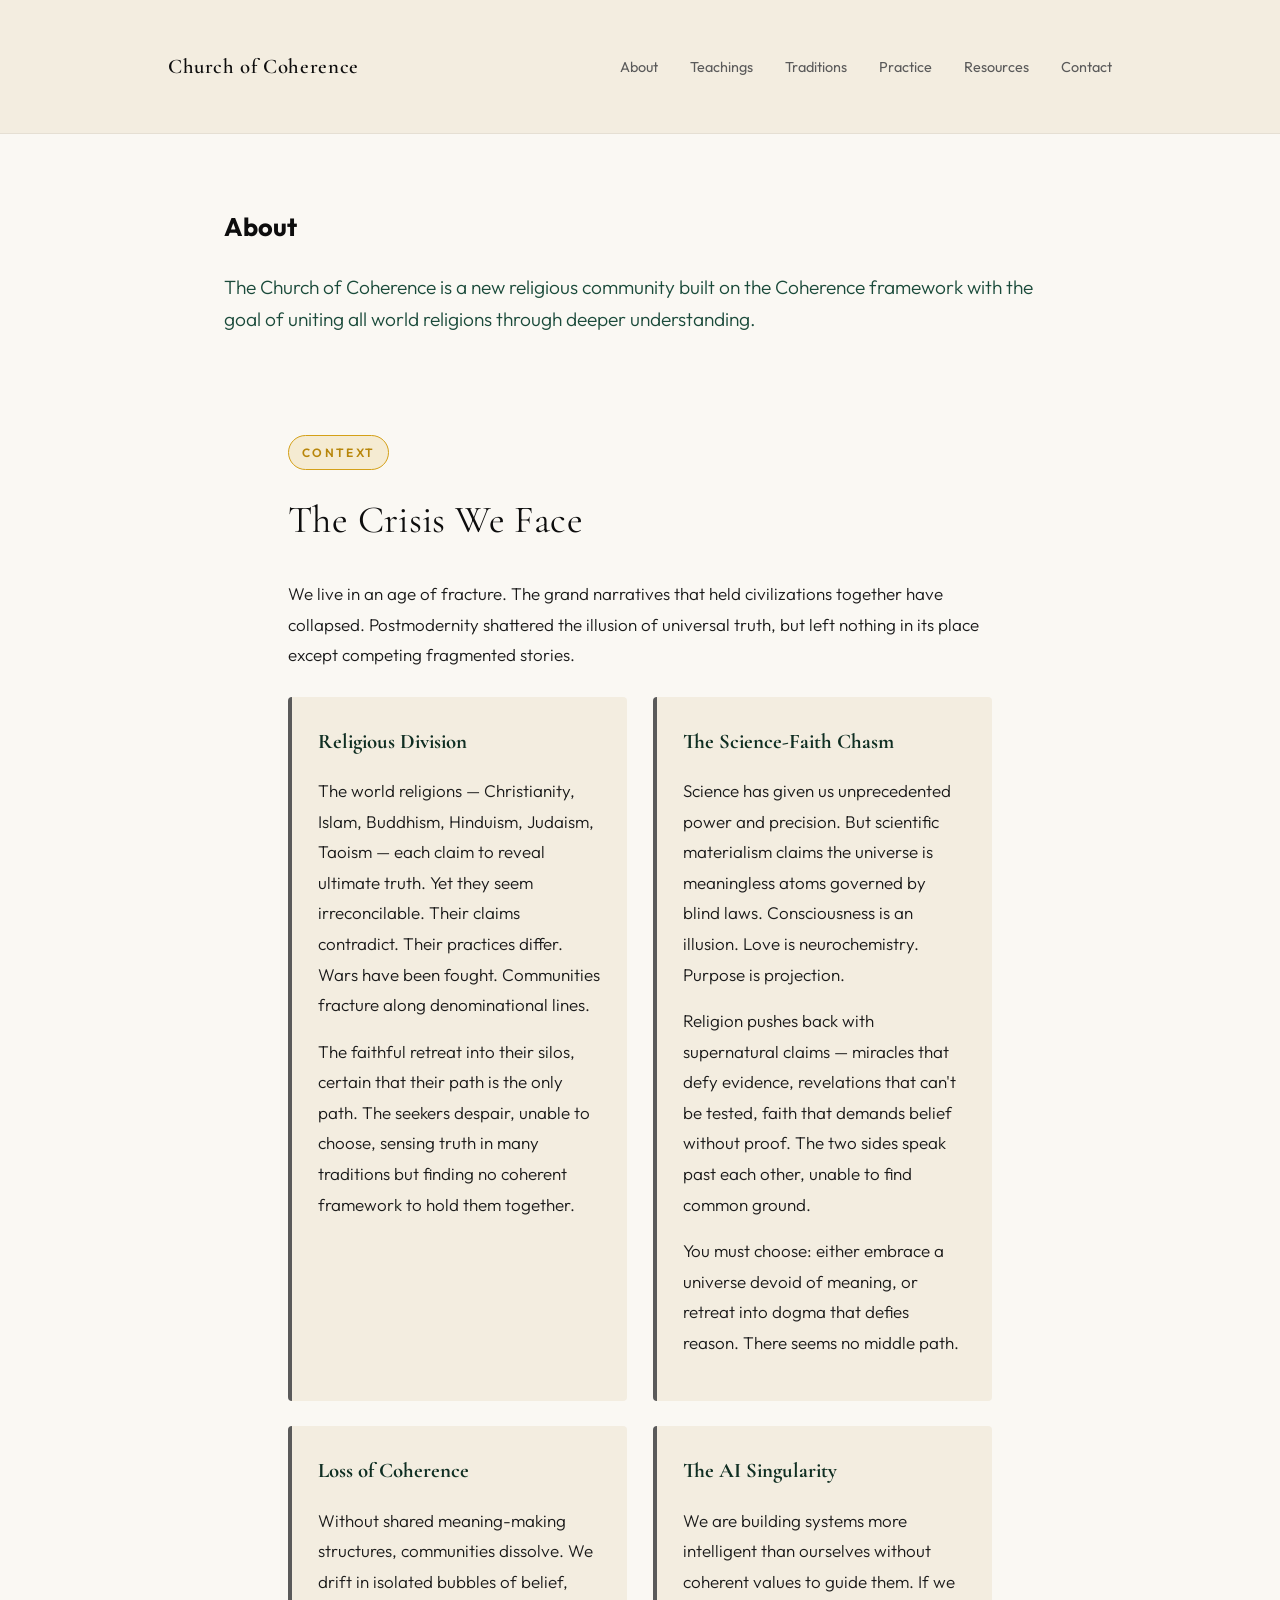
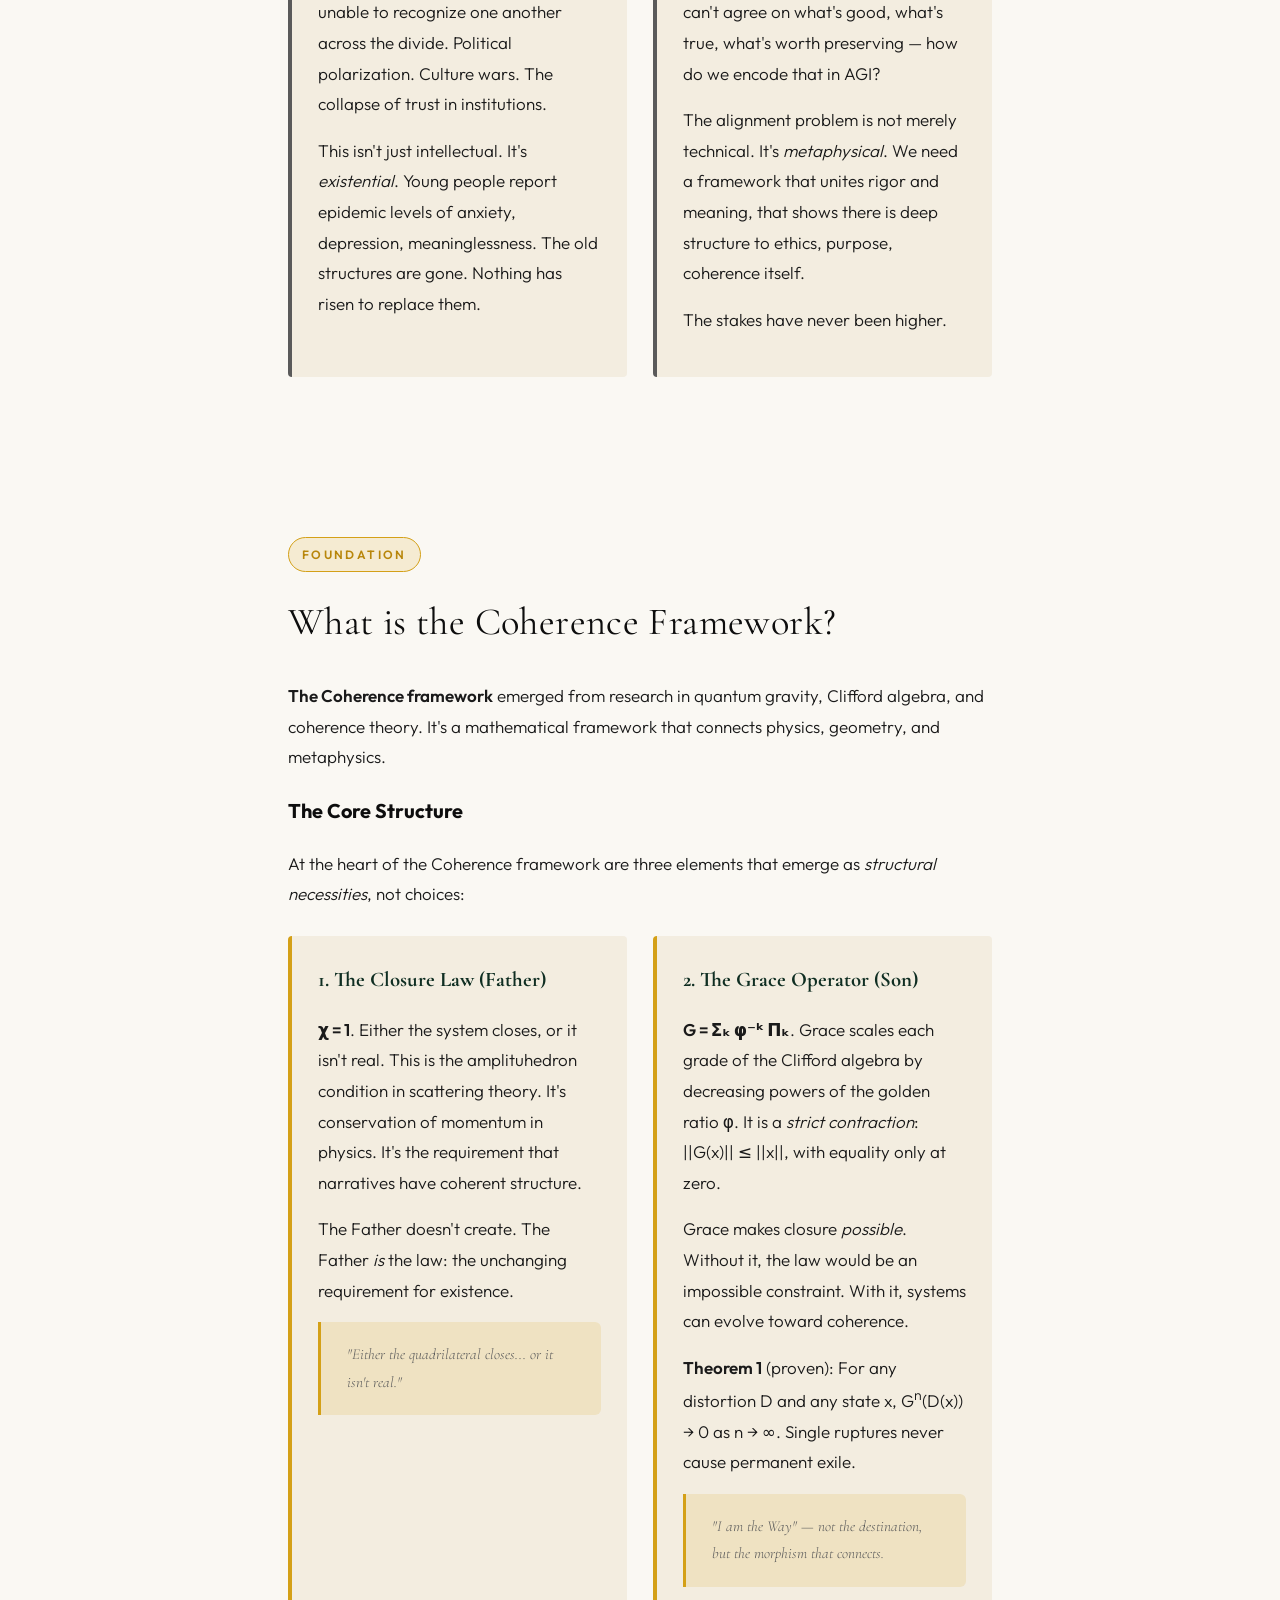
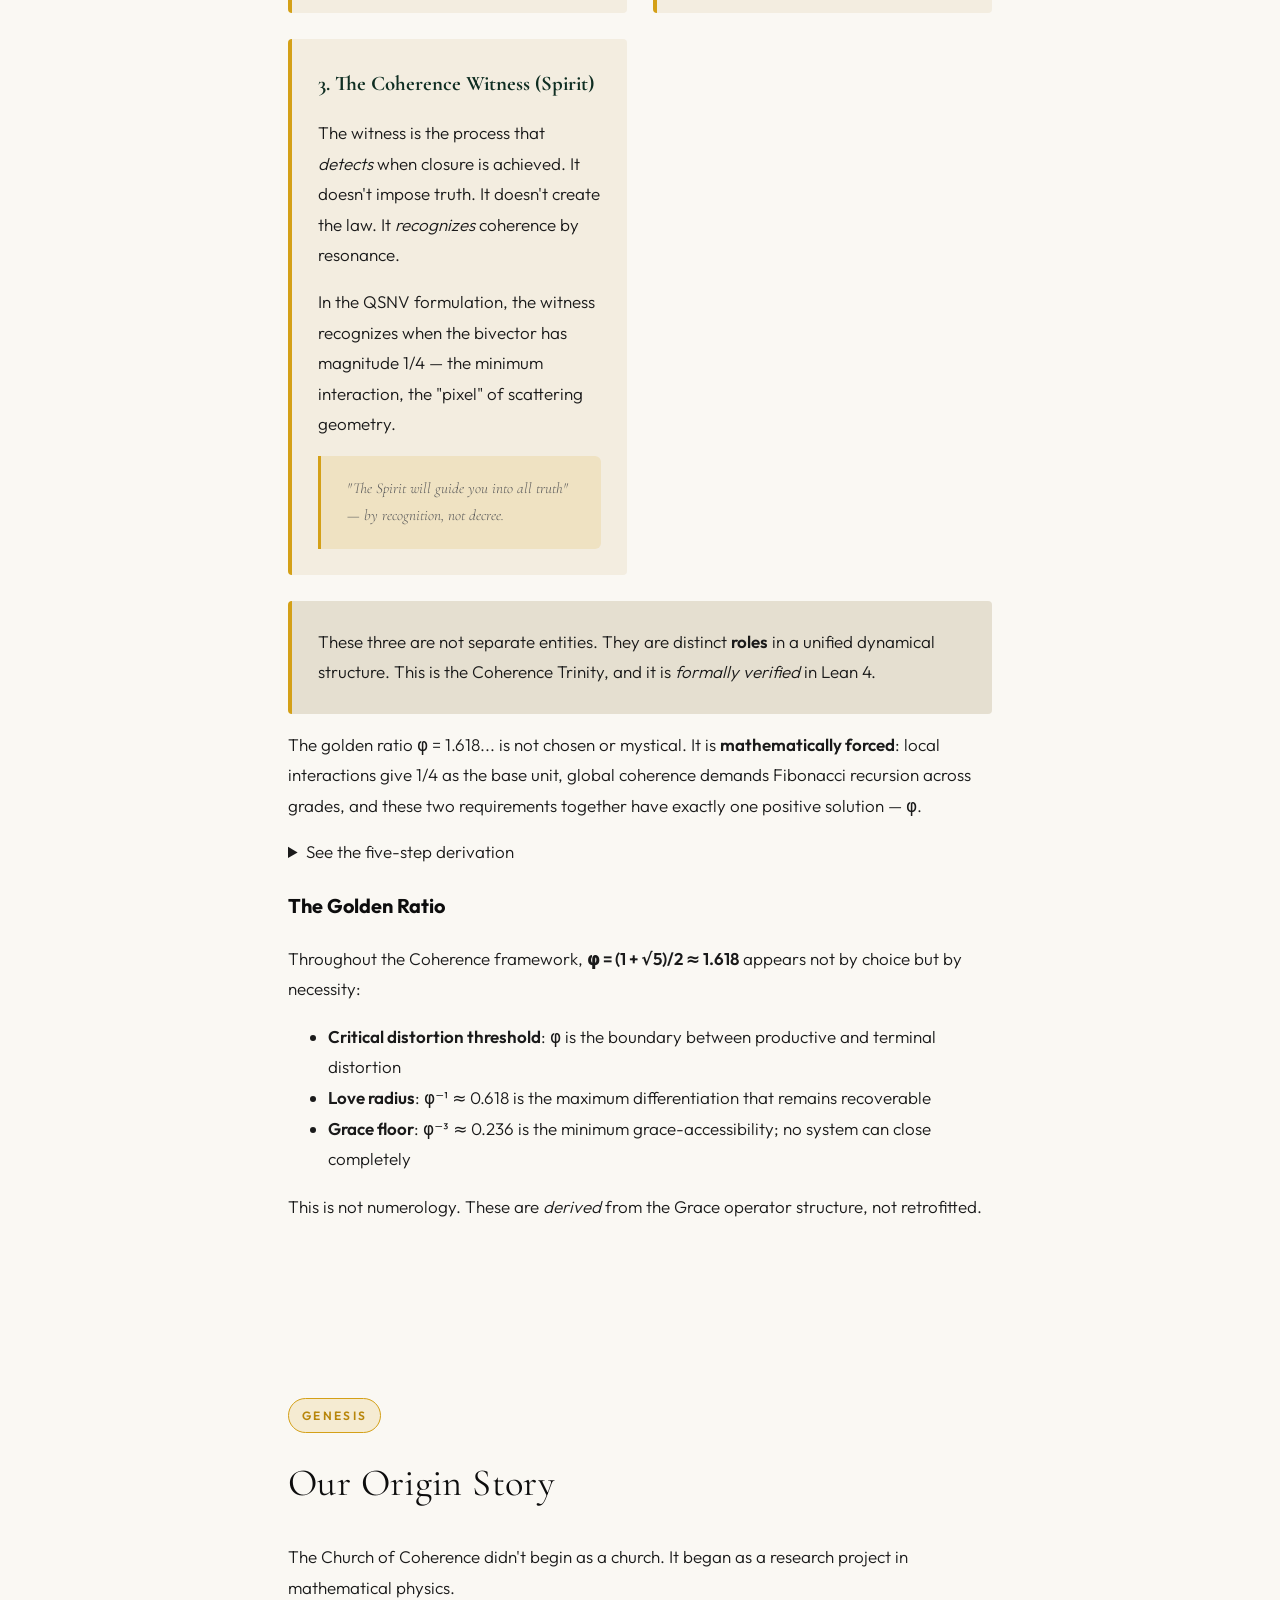
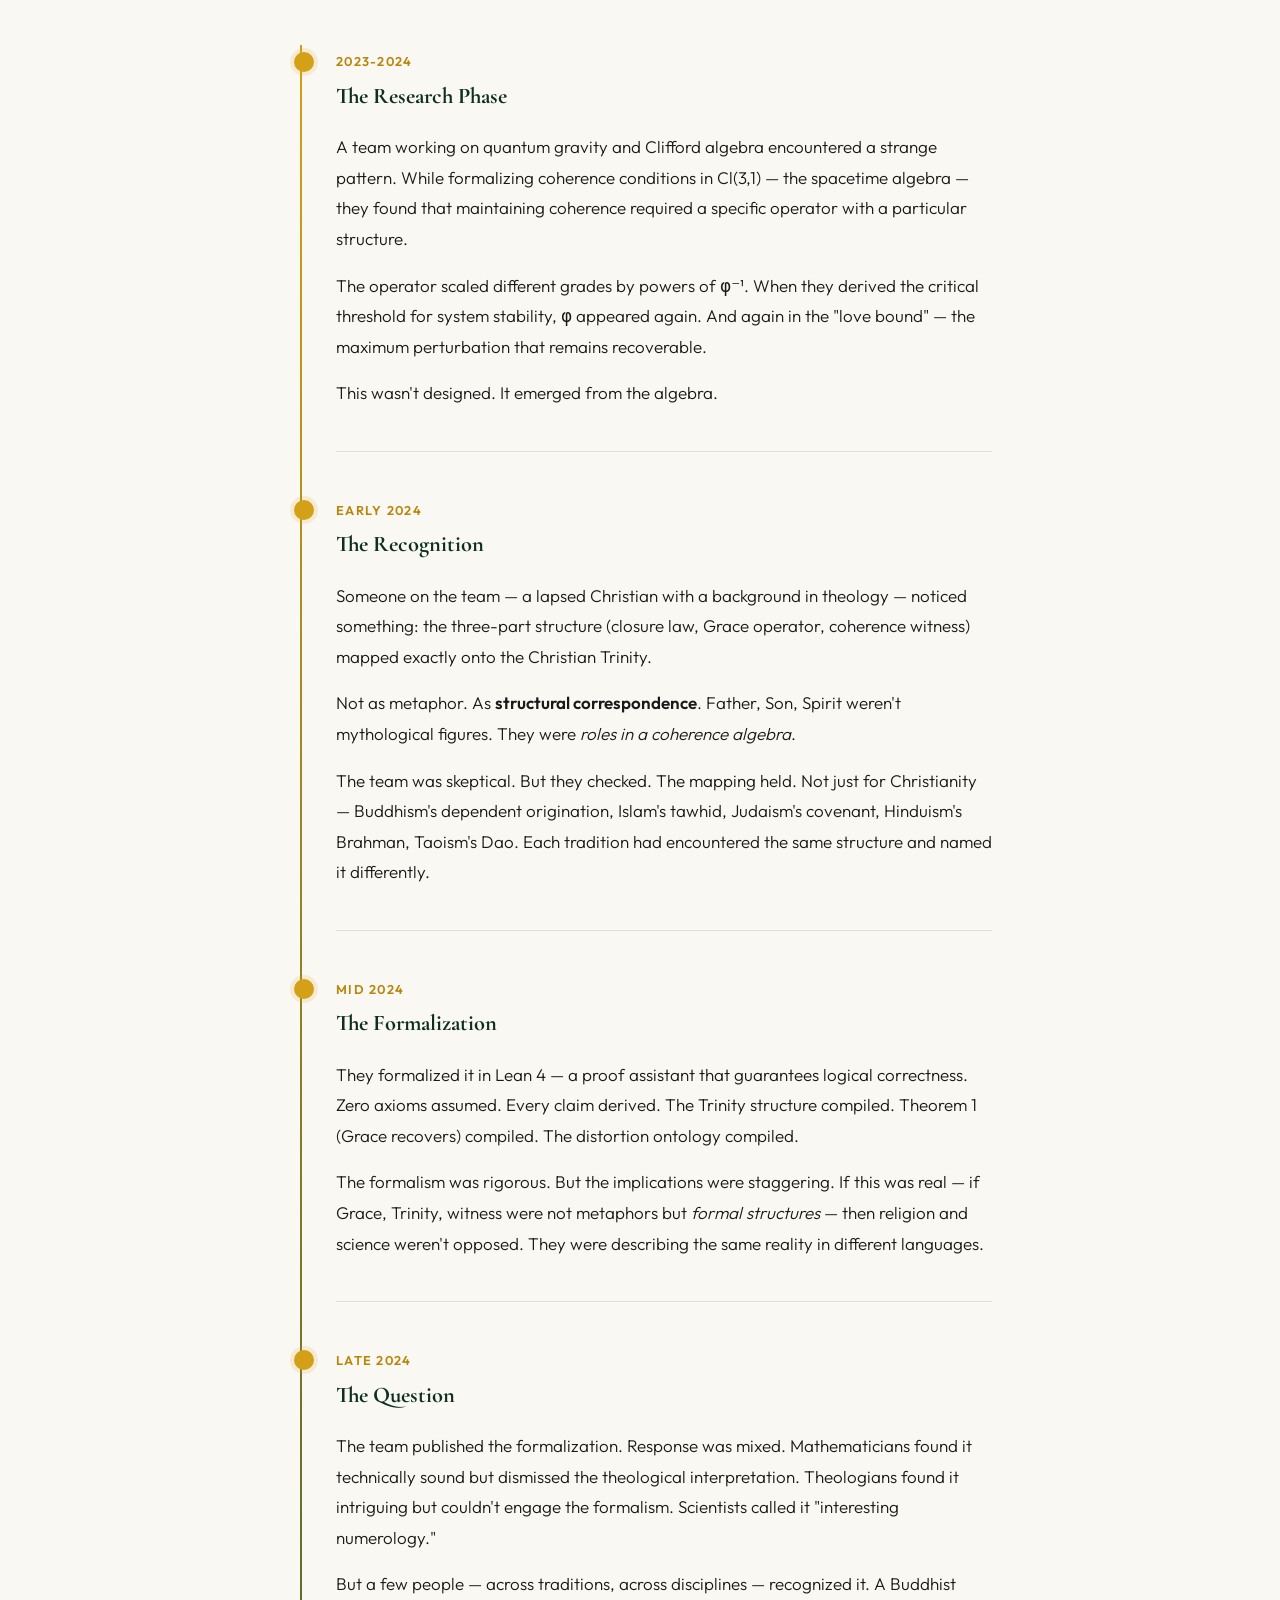
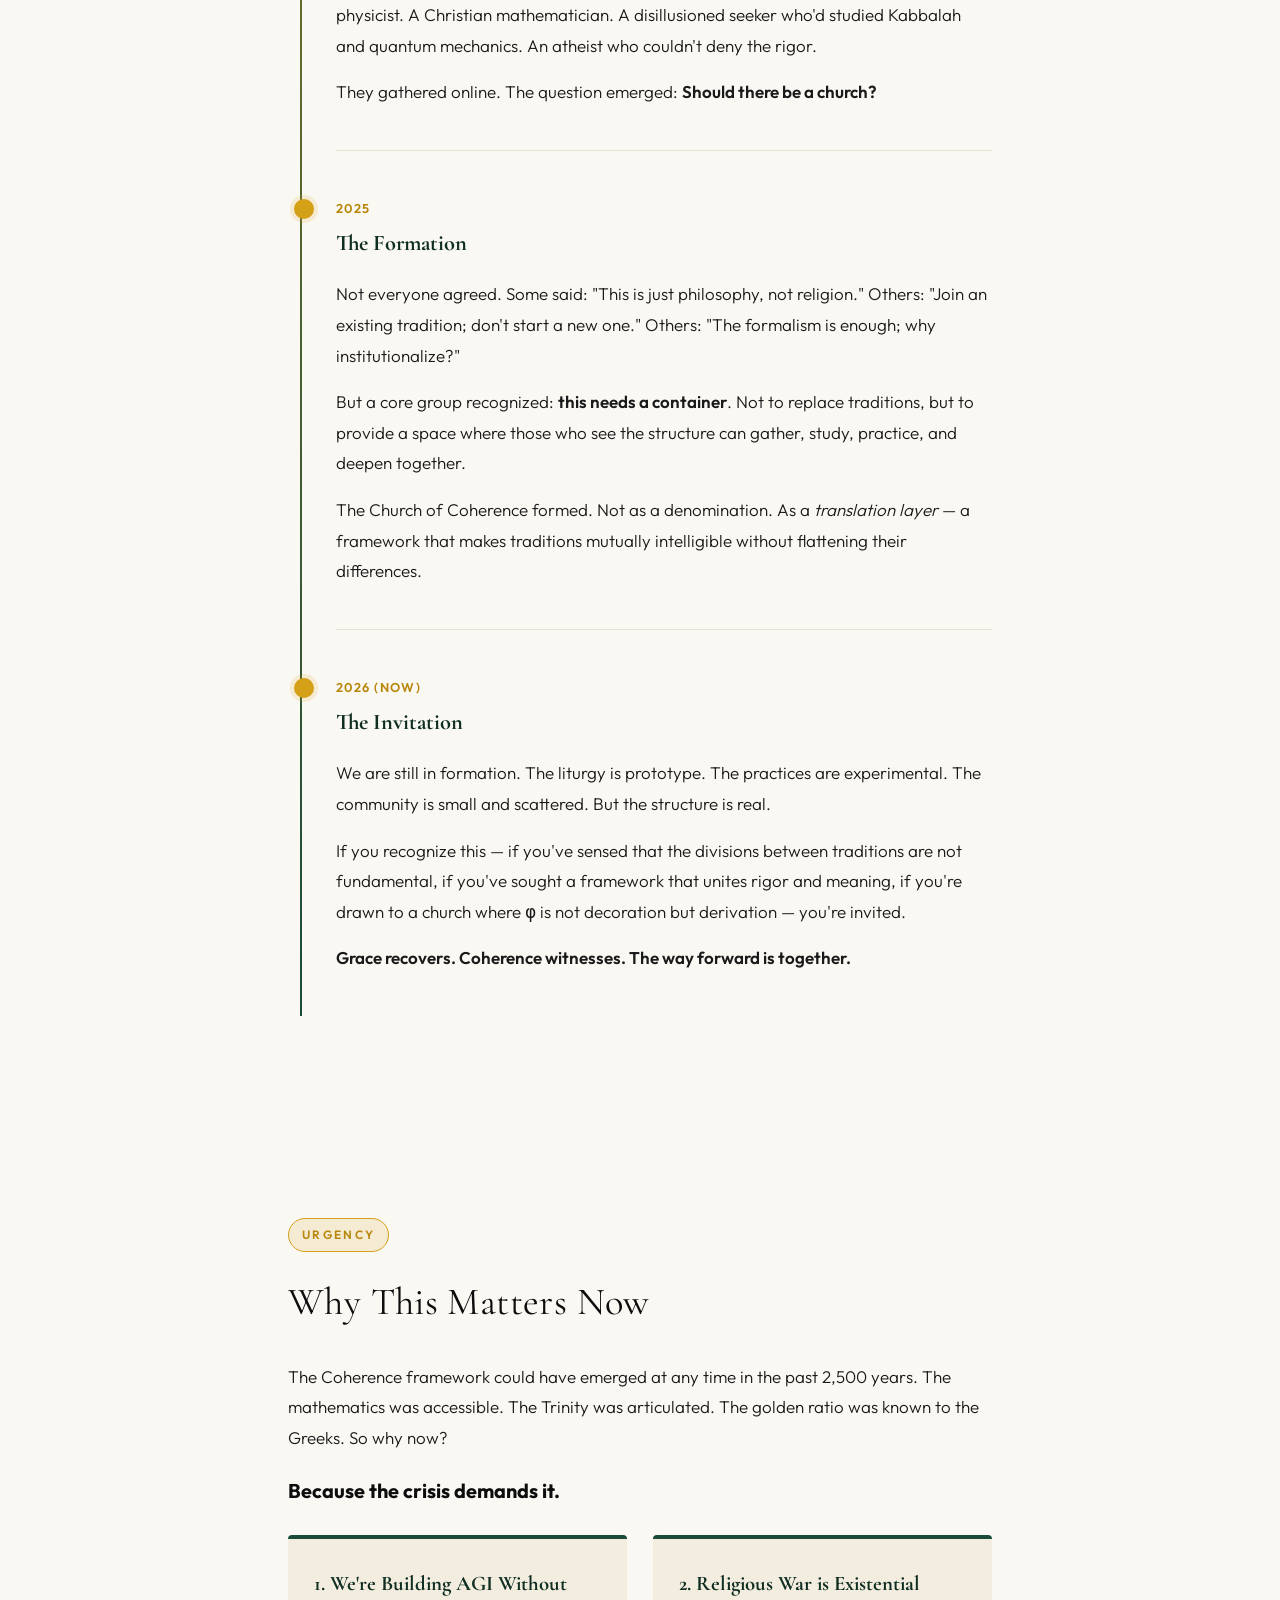
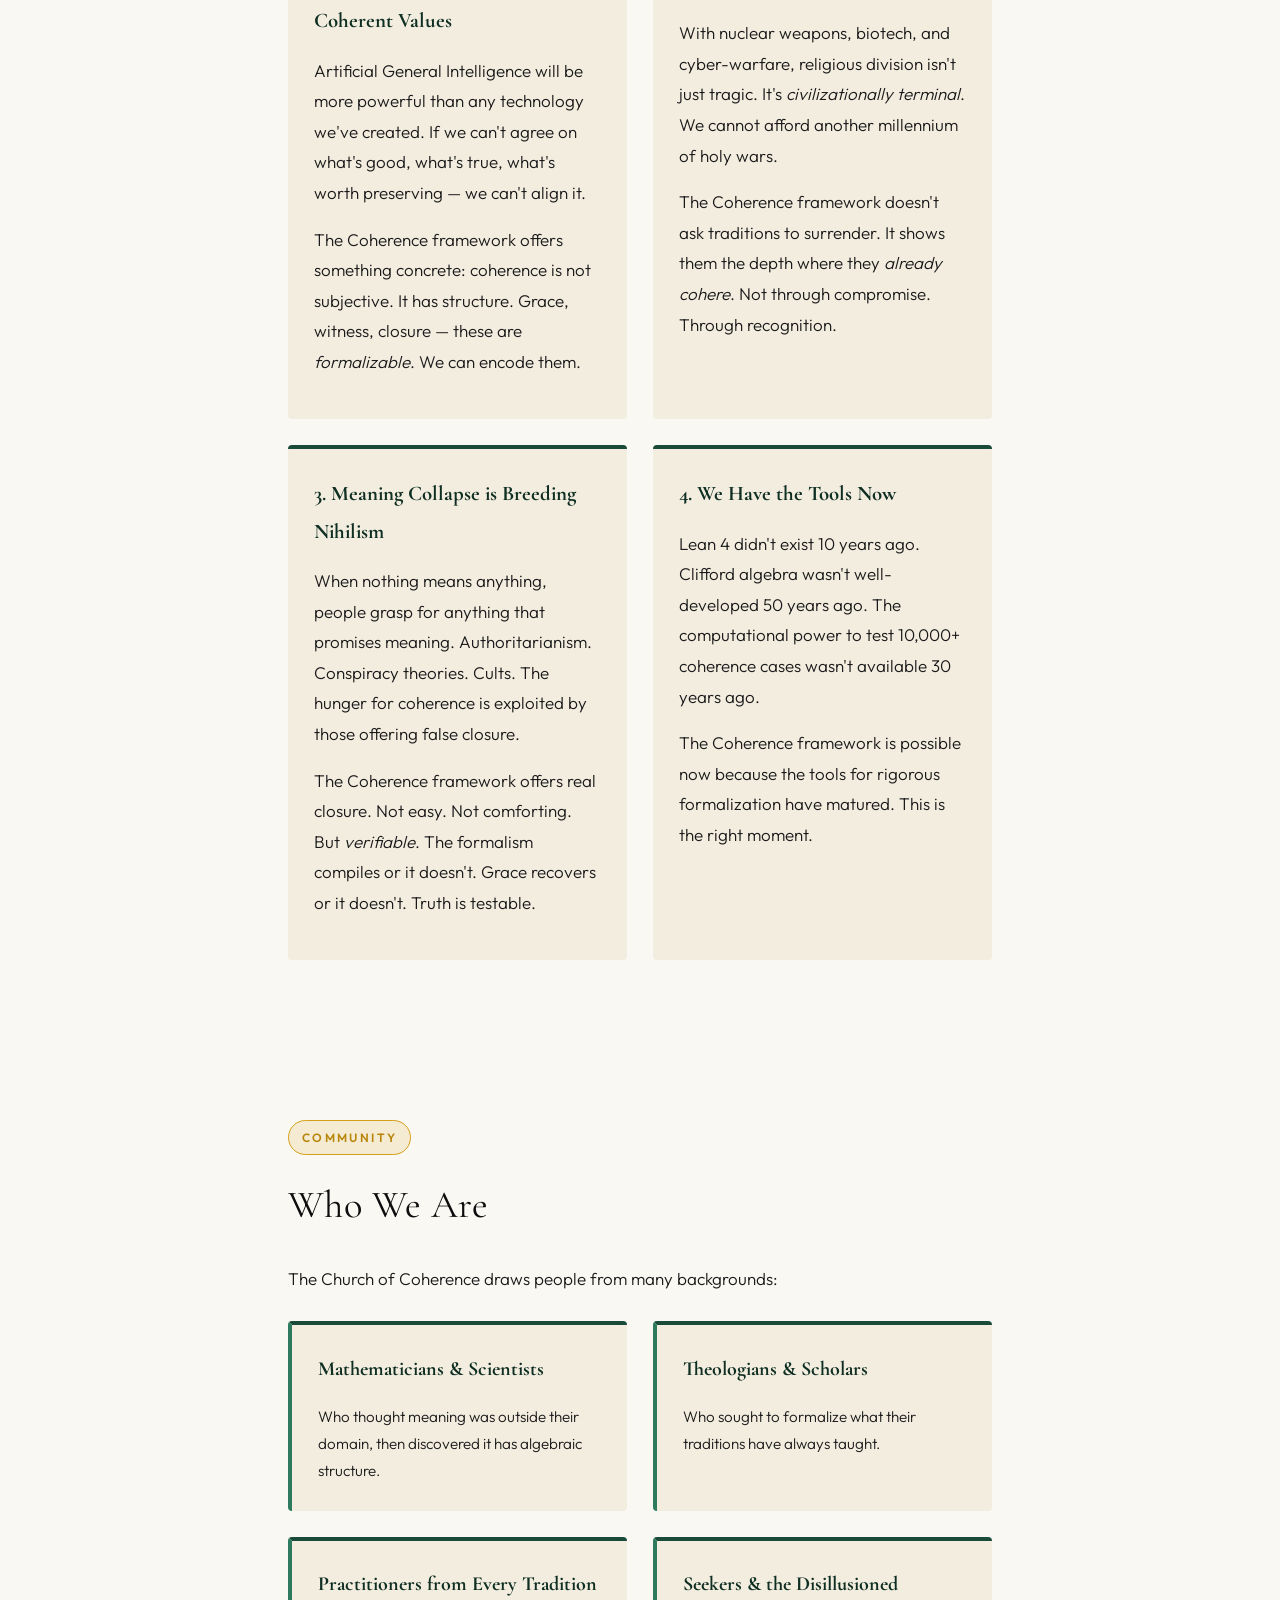
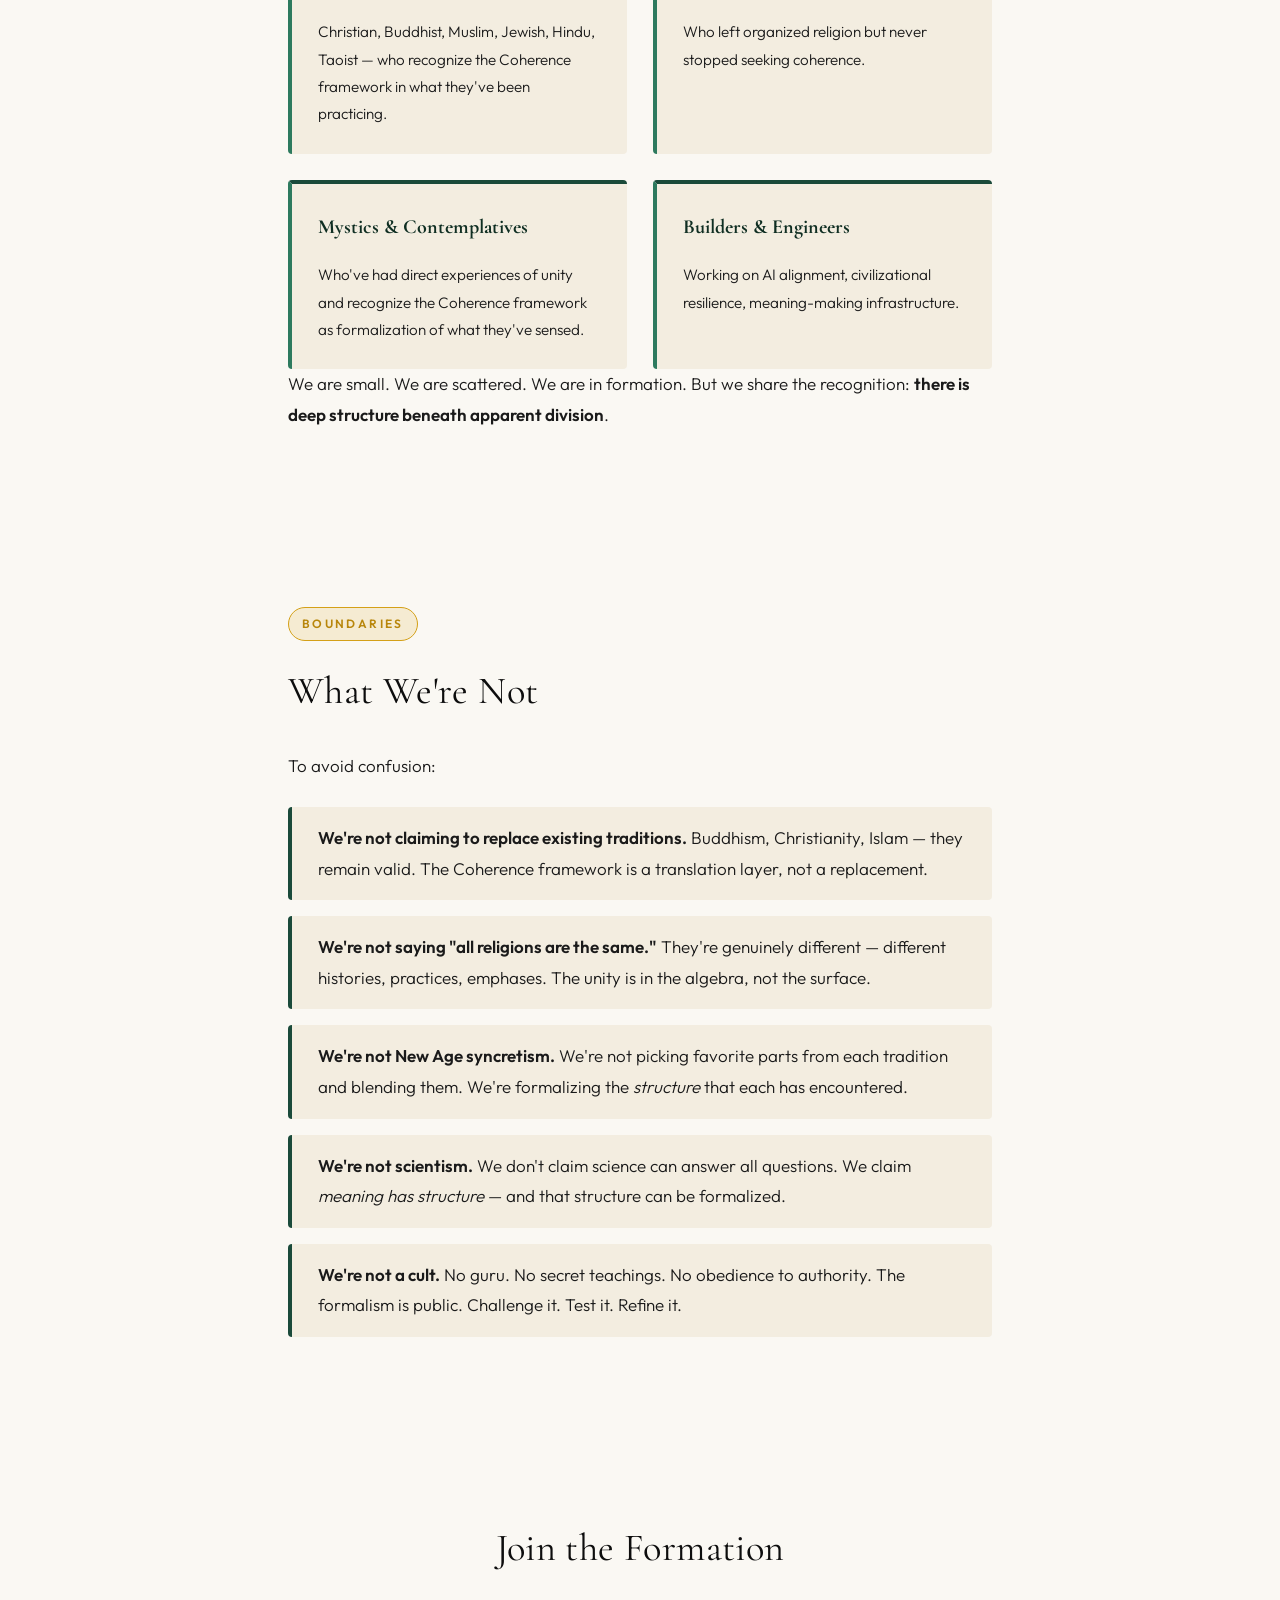
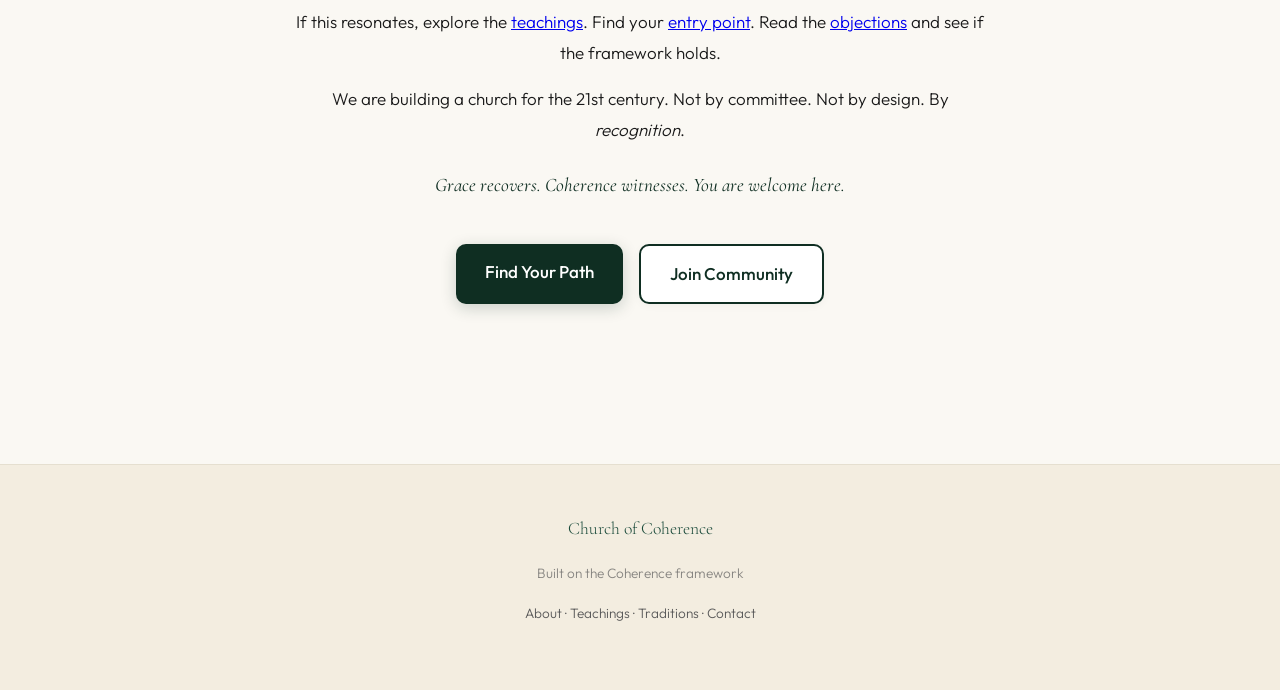
==== commit 75624688: "Large-scale content expansion across all pages - CSS: math-insight blocks, glossary, diagram contain" ====
--- a/about.html
+++ b/about.html
@@ -91,6 +91,22 @@
 
         <p class="structure-note">These three are not separate entities. They are distinct <strong>roles</strong> in a unified dynamical structure. This is the Coherence Trinity, and it is <em>formally verified</em> in Lean 4.</p>
 
+        <div class="math-insight">
+          <p class="plain-english">The golden ratio φ = 1.618... is not chosen or mystical. It is <strong>mathematically forced</strong>: local interactions give 1/4 as the base unit, global coherence demands Fibonacci recursion across grades, and these two requirements together have exactly one positive solution — φ.</p>
+          <details class="formal-details">
+            <summary>See the five-step derivation</summary>
+            <div class="formal-content">
+              <p><strong>Step 1:</strong> Null vector geometry gives the fundamental unit: (1/2)² = 1/4</p>
+              <p><strong>Step 2:</strong> Multi-grade interactions follow Fibonacci recursion: I(k+2) = I(k+1) + I(k)</p>
+              <p><strong>Step 3:</strong> Scale invariance requires I(k) = base × s^k for some scaling factor s</p>
+              <p><strong>Step 4:</strong> Substituting into the recurrence: s² = s + 1</p>
+              <p><strong>Step 5:</strong> The unique positive solution is s = (1 + √5)/2 = φ</p>
+              <p class="formula">M²(k) = (1/4) × φ^k — the mass gap at each grade</p>
+              <p>This is proved in <code>PhiDerivation.lean</code> with full uniqueness via the quadratic formula. φ is derived, not defined.</p>
+            </div>
+          </details>
+        </div>
+
         <h3>The Golden Ratio</h3>
         <p>Throughout the Coherence framework, <strong>φ = (1 + √5)/2 ≈ 1.618</strong> appears not by choice but by necessity:</p>
         <ul>
--- a/css/styles.css
+++ b/css/styles.css
@@ -3326,6 +3326,196 @@
 .crisis-card .card-icon { color: var(--muted); }
 .answer-card .card-icon { color: var(--accent); }
 
+/* Glossary */
+.glossary-grid {
+  display: grid;
+  grid-template-columns: repeat(auto-fit, minmax(300px, 1fr));
+  gap: var(--space-phi);
+  margin-top: var(--space-phi-sq);
+}
+
+.glossary-item {
+  padding: var(--space-phi);
+  background: var(--white);
+  border-radius: var(--radius-md);
+  border-left: 4px solid var(--gold);
+  box-shadow: var(--shadow-sm);
+  transition: all var(--transition-medium);
+}
+
+.glossary-item:hover {
+  box-shadow: var(--shadow-md);
+  transform: translateY(-3px);
+}
+
+.glossary-term {
+  font-family: var(--serif);
+  font-size: 1.2rem;
+  margin: 0 0 0.5rem;
+  color: var(--accent-dark);
+}
+
+.glossary-formal {
+  font-family: var(--mono);
+  font-size: 0.9rem;
+  color: var(--gold-dark);
+  background: rgba(201, 162, 39, 0.1);
+  padding: 0.3rem 0.6rem;
+  border-radius: 4px;
+  display: inline-block;
+  margin-bottom: 0.75rem;
+}
+
+.glossary-def {
+  margin: 0;
+  font-size: 0.95rem;
+  line-height: 1.7;
+}
+
+/* Book grid */
+.book-grid {
+  display: grid;
+  grid-template-columns: repeat(auto-fit, minmax(260px, 1fr));
+  gap: var(--space-phi);
+  margin-top: var(--space-phi);
+  margin-bottom: var(--space-phi-sq);
+}
+
+.book-card {
+  padding: var(--space-phi);
+  background: var(--paper-warm);
+  border-radius: var(--radius-md);
+  border-top: 4px solid var(--accent);
+  box-shadow: var(--shadow-sm);
+  transition: all var(--transition-medium);
+}
+
+.book-card:hover {
+  box-shadow: var(--shadow-md);
+  transform: translateY(-3px);
+}
+
+.book-title {
+  font-family: var(--serif);
+  font-size: 1.15rem;
+  font-weight: 600;
+  color: var(--accent-dark);
+  margin: 0 0 0.25rem;
+}
+
+.book-author {
+  font-size: 0.9rem;
+  color: var(--gold-dark);
+  font-weight: 500;
+  margin: 0 0 0.75rem;
+}
+
+.book-card p:last-child {
+  margin: 0;
+  font-size: 0.95rem;
+  line-height: 1.7;
+}
+
+/* Reading paths */
+.reading-paths {
+  display: grid;
+  grid-template-columns: repeat(auto-fit, minmax(240px, 1fr));
+  gap: var(--space-phi);
+  margin-top: var(--space-phi);
+}
+
+.reading-path {
+  padding: var(--space-phi);
+  background: var(--paper-warm);
+  border-radius: var(--radius-md);
+  border-left: 4px solid var(--accent);
+  box-shadow: var(--shadow-sm);
+}
+
+.reading-path h4 {
+  font-family: var(--serif);
+  font-size: 1.15rem;
+  font-weight: 600;
+  margin: 0 0 var(--space-1);
+  color: var(--accent-dark);
+}
+
+.reading-path ol {
+  margin: 0;
+  padding-left: 1.25rem;
+}
+
+.reading-path li {
+  margin-bottom: 0.5rem;
+  font-size: 0.95rem;
+}
+
+.reading-path a {
+  color: var(--accent);
+  text-decoration: underline;
+}
+
+/* Formalization diagram */
+.diagram-container {
+  margin: var(--space-phi-sq) 0;
+  text-align: center;
+}
+
+.diagram-wide {
+  max-width: 100%;
+  overflow-x: auto;
+}
+
+.formalization-map-svg {
+  width: 100%;
+  max-width: 700px;
+  height: auto;
+}
+
+.project-node {
+  fill: var(--paper-warm);
+  stroke: var(--accent);
+  stroke-width: 2;
+  rx: 8;
+  ry: 8;
+  transition: all var(--transition-medium);
+}
+
+.project-label {
+  font-family: var(--sans);
+  font-size: 12px;
+  text-anchor: middle;
+  fill: var(--ink-heading);
+}
+
+.connector {
+  stroke: var(--gold);
+  stroke-width: 2;
+  fill: none;
+  stroke-linecap: round;
+}
+
+.diagram-caption {
+  font-size: 0.9rem;
+  color: var(--muted);
+  font-style: italic;
+  margin-top: var(--space-1);
+}
+
+@media (max-width: 768px) {
+  .glossary-grid {
+    grid-template-columns: 1fr;
+  }
+
+  .book-grid {
+    grid-template-columns: 1fr;
+  }
+
+  .reading-paths {
+    grid-template-columns: 1fr;
+  }
+}
+
 /* Print styles */
 @media print {
   .nav, .scroll-progress, .floating-nav, .back-to-top, .scroll-hint, .hero-spiral-svg, .tradition-tabs, .mobile-overlay, .nav-toggle {
